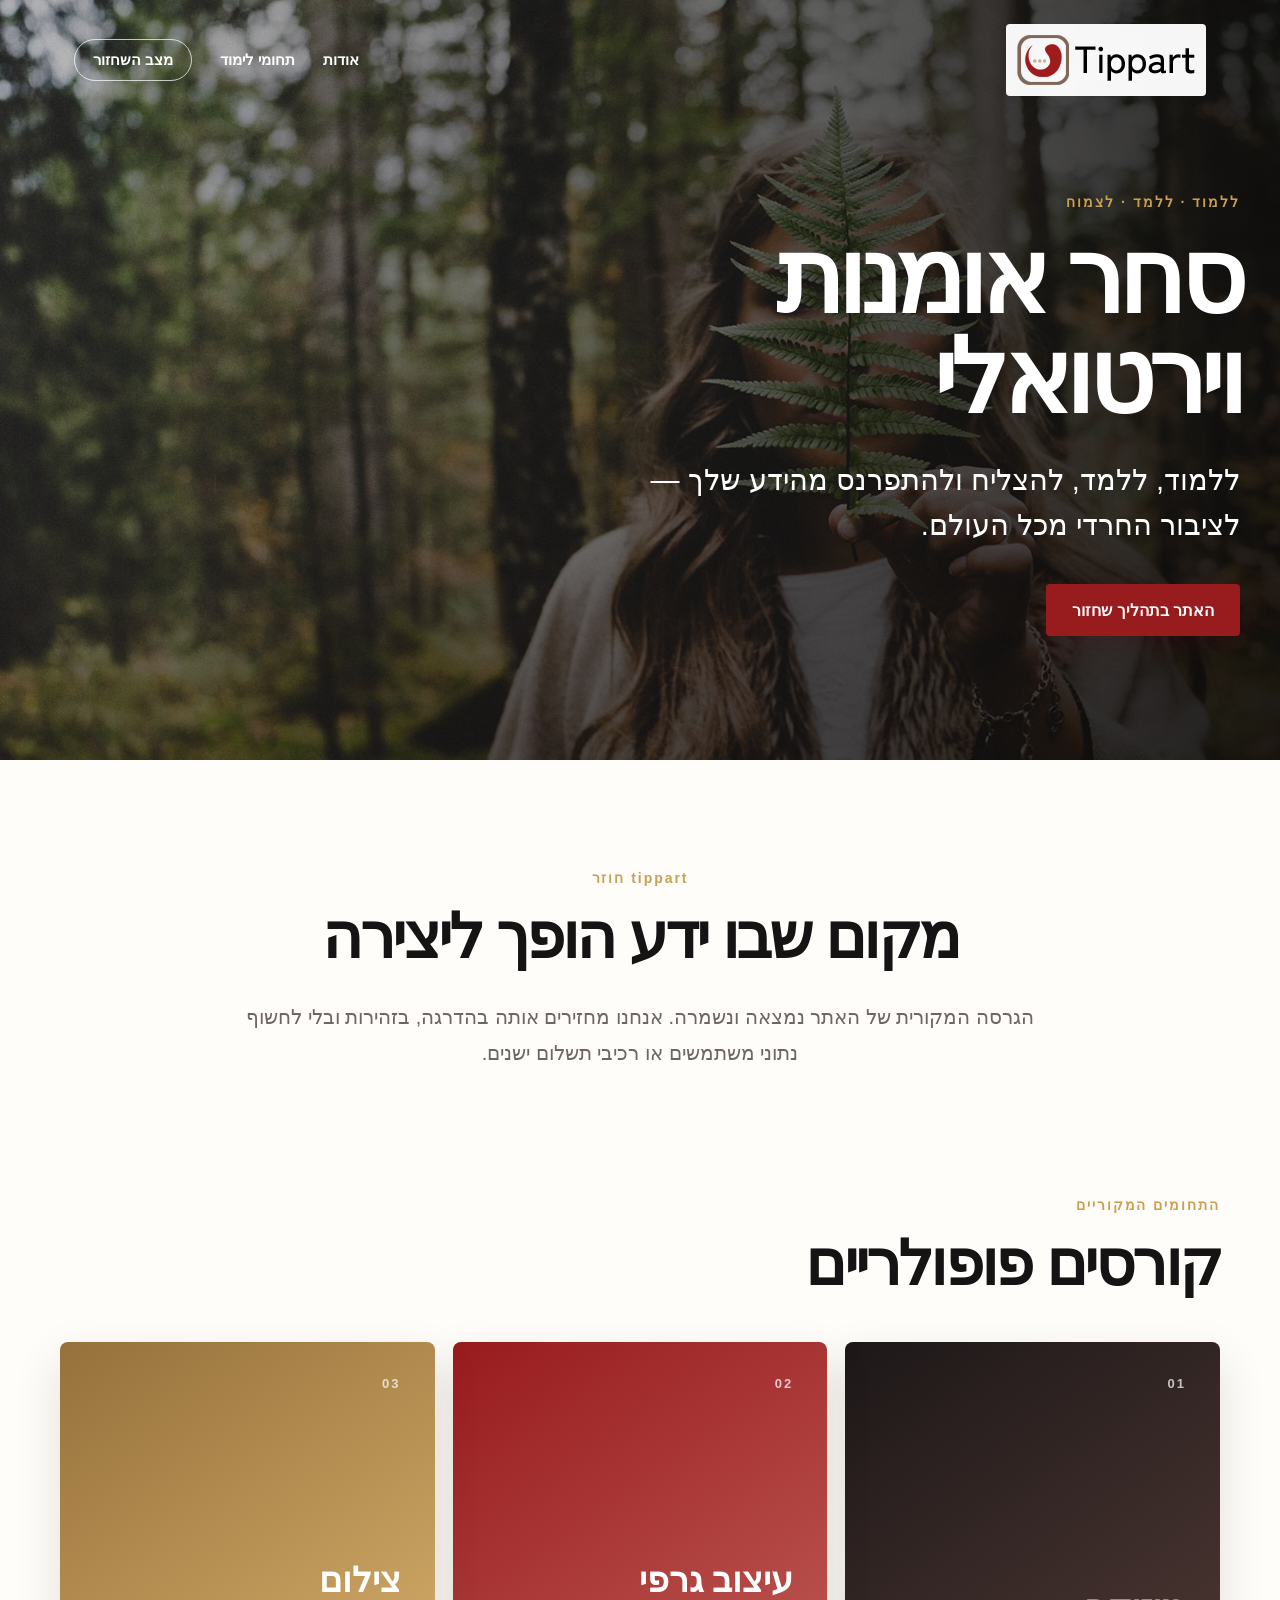
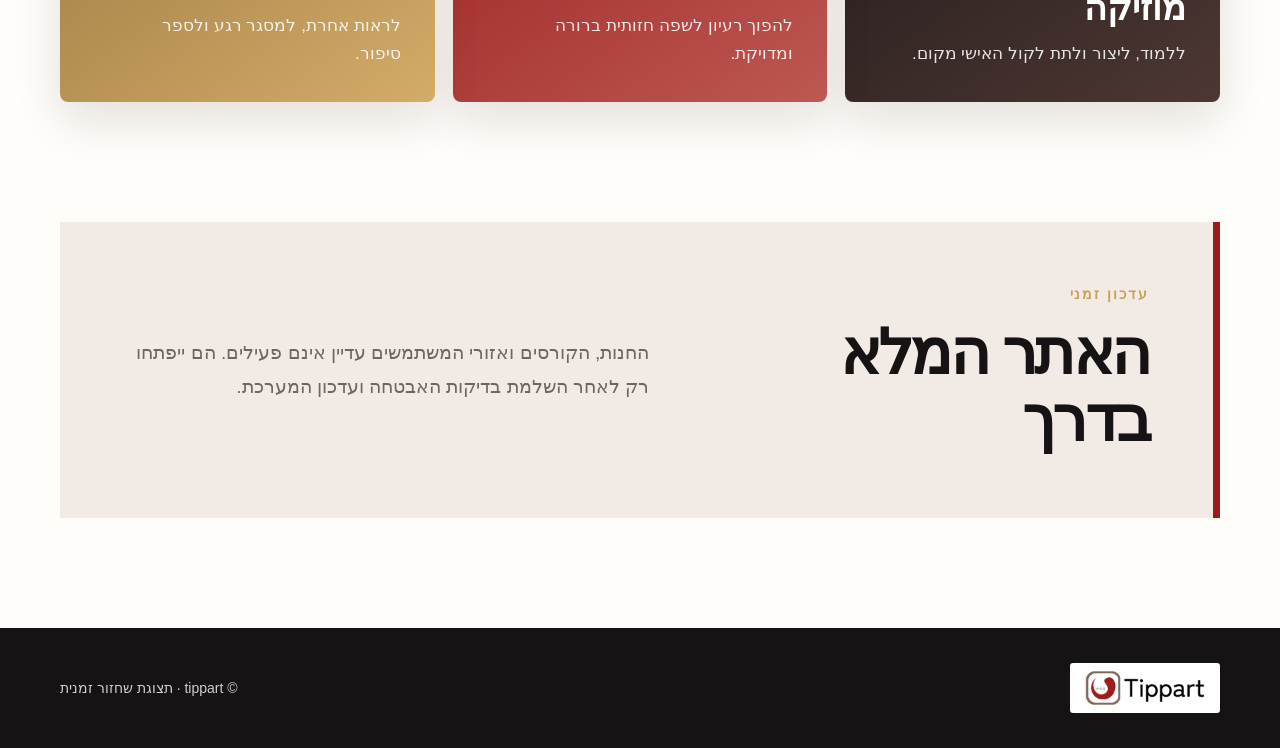
==== index.html @ 6efcc0fa "Publish safe tippart restoration preview" ====
<!doctype html>
<html lang="he" dir="rtl">
<head>
  <meta charset="utf-8">
  <meta name="viewport" content="width=device-width,initial-scale=1">
  <meta name="description" content="תצוגת השחזור הזמנית של tippart — זירת מסחר וירטואלית ללימוד ויצירה.">
  <title>tippart — ללמוד, ללמד, לצמוח</title>
  <link rel="icon" href="tippart-logo.png">
  <style>
    :root{--ink:#151313;--paper:#fffdf9;--wine:#981b1e;--gold:#ca9f52;--muted:#6e6663}
    *{box-sizing:border-box}html{scroll-behavior:smooth}body{margin:0;background:var(--paper);color:var(--ink);font-family:Arial,"Noto Sans Hebrew",sans-serif}a{color:inherit;text-decoration:none}
    header{position:absolute;z-index:10;inset:0 0 auto;display:flex;align-items:center;justify-content:space-between;width:min(1200px,100%);margin:auto;padding:24px 34px;color:#fff}
    .brand{display:inline-flex;padding:6px 10px;border-radius:4px;background:rgba(255,255,255,.96)}.brand img,footer img{display:block;object-fit:contain}
    nav{display:flex;align-items:center;gap:28px;font-size:15px;font-weight:700}.pill{padding:11px 18px;border:1px solid rgba(255,255,255,.72);border-radius:999px}
    .hero{position:relative;min-height:760px;display:grid;align-items:center;overflow:hidden}.hero-image,.hero-overlay{position:absolute;inset:0}.hero-image{background:url("tippart-hero.jpg") center 42%/cover no-repeat;transform:scale(1.02)}
    .hero-overlay{background:linear-gradient(90deg,rgba(10,9,8,.22),rgba(10,9,8,.86)),linear-gradient(0deg,rgba(22,11,10,.28),transparent 52%)}
    .hero-content{position:relative;z-index:2;width:min(1200px,calc(100% - 48px));margin:auto;padding-top:70px;color:#fff}
    .kicker{margin:0 0 18px;color:var(--gold);font-size:14px;font-weight:800;letter-spacing:.14em}
    h1{max-width:720px;margin:0;font-size:clamp(52px,8vw,104px);font-weight:900;line-height:.98;letter-spacing:-.055em}
    .hero-copy{max-width:610px;margin:30px 0 36px;font-size:clamp(20px,2.4vw,29px);line-height:1.55}
    .button{display:inline-flex;align-items:center;min-height:52px;padding:0 26px;border-radius:4px;background:var(--wine);box-shadow:0 12px 30px rgba(62,8,11,.25);font-weight:800}
    .intro,.areas,.status{width:min(1160px,calc(100% - 48px));margin:auto}.intro{max-width:820px;padding:110px 0 96px;text-align:center}
    h2{margin:0;font-size:clamp(36px,5vw,62px);line-height:1.08;letter-spacing:-.045em}.intro>p:last-child{margin:28px auto 0;color:var(--muted);font-size:20px;line-height:1.8}
    .areas{padding:30px 0 120px}.heading{margin-bottom:44px}.grid{display:grid;grid-template-columns:repeat(3,1fr);gap:18px}
    .card{min-height:360px;padding:34px;border-radius:8px;color:#fff;display:flex;flex-direction:column;justify-content:flex-end;box-shadow:0 18px 48px rgba(24,16,15,.12)}
    .music{background:linear-gradient(145deg,#1d1818,#4d3733)}.design{background:linear-gradient(145deg,var(--wine),#bd5852)}.photo{background:linear-gradient(145deg,#96713b,#d3ac69)}
    .number{margin-bottom:auto;font-size:13px;font-weight:800;letter-spacing:.16em;opacity:.72}.card h3{margin:0 0 12px;font-size:35px}.card p{max-width:280px;margin:0;font-size:17px;line-height:1.65;opacity:.88}
    .status{display:grid;grid-template-columns:.9fr 1.1fr;gap:70px;align-items:center;margin-bottom:110px;padding:64px;border-right:7px solid var(--wine);background:#f2ebe5}.status>p{margin:0;color:var(--muted);font-size:19px;line-height:1.8}
    footer{display:flex;justify-content:space-between;align-items:center;min-height:120px;padding:26px max(28px,calc((100vw - 1160px)/2));background:var(--ink);color:#d5ceca;font-size:14px}footer img{padding:5px 8px;background:#fff;border-radius:3px}
    @media(max-width:760px){header{padding:18px 20px}.brand img{width:135px;height:auto}nav a:not(.pill){display:none}.pill{padding:9px 13px;font-size:13px}.hero{min-height:680px}.hero-content{width:min(100% - 40px,620px)}.hero-copy{font-size:20px}.intro{padding:84px 0 70px}.grid,.status{grid-template-columns:1fr}.card{min-height:280px}.status{gap:28px;padding:40px 30px;margin-bottom:76px}footer{flex-direction:column;gap:18px;justify-content:center}}
    @media(prefers-reduced-motion:reduce){html{scroll-behavior:auto}}
  </style>
</head>
<body>
  <header>
    <a class="brand" href="#top" aria-label="טיפארט — דף הבית"><img src="tippart-logo.png" alt="tippart" width="180" height="60"></a>
    <nav aria-label="ניווט ראשי"><a href="#about">אודות</a><a href="#areas">תחומי לימוד</a><a class="pill" href="#status">מצב השחזור</a></nav>
  </header>
  <main>
    <section class="hero" id="top">
      <div class="hero-image" aria-hidden="true"></div><div class="hero-overlay"></div>
      <div class="hero-content"><p class="kicker">ללמוד · ללמד · לצמוח</p><h1>סחר אומנות וירטואלי</h1><p class="hero-copy">ללמוד, ללמד, להצליח ולהתפרנס מהידע שלך — לציבור החרדי מכל העולם.</p><a class="button" href="#status">האתר בתהליך שחזור</a></div>
    </section>
    <section class="intro" id="about"><p class="kicker">tippart חוזר</p><h2>מקום שבו ידע הופך ליצירה</h2><p>הגרסה המקורית של האתר נמצאה ונשמרה. אנחנו מחזירים אותה בהדרגה, בזהירות ובלי לחשוף נתוני משתמשים או רכיבי תשלום ישנים.</p></section>
    <section class="areas" id="areas"><div class="heading"><p class="kicker">התחומים המקוריים</p><h2>קורסים פופולריים</h2></div>
      <div class="grid"><article class="card music"><span class="number">01</span><h3>מוזיקה</h3><p>ללמוד, ליצור ולתת לקול האישי מקום.</p></article><article class="card design"><span class="number">02</span><h3>עיצוב גרפי</h3><p>להפוך רעיון לשפה חזותית ברורה ומדויקת.</p></article><article class="card photo"><span class="number">03</span><h3>צילום</h3><p>לראות אחרת, למסגר רגע ולספר סיפור.</p></article></div>
    </section>
    <section class="status" id="status"><div><p class="kicker">עדכון זמני</p><h2>האתר המלא בדרך</h2></div><p>החנות, הקורסים ואזורי המשתמשים עדיין אינם פעילים. הם ייפתחו רק לאחר השלמת בדיקות האבטחה ועדכון המערכת.</p></section>
  </main>
  <footer><img src="tippart-logo.png" alt="tippart" width="150" height="50"><p>© tippart · תצוגת שחזור זמנית</p></footer>
</body>
</html>
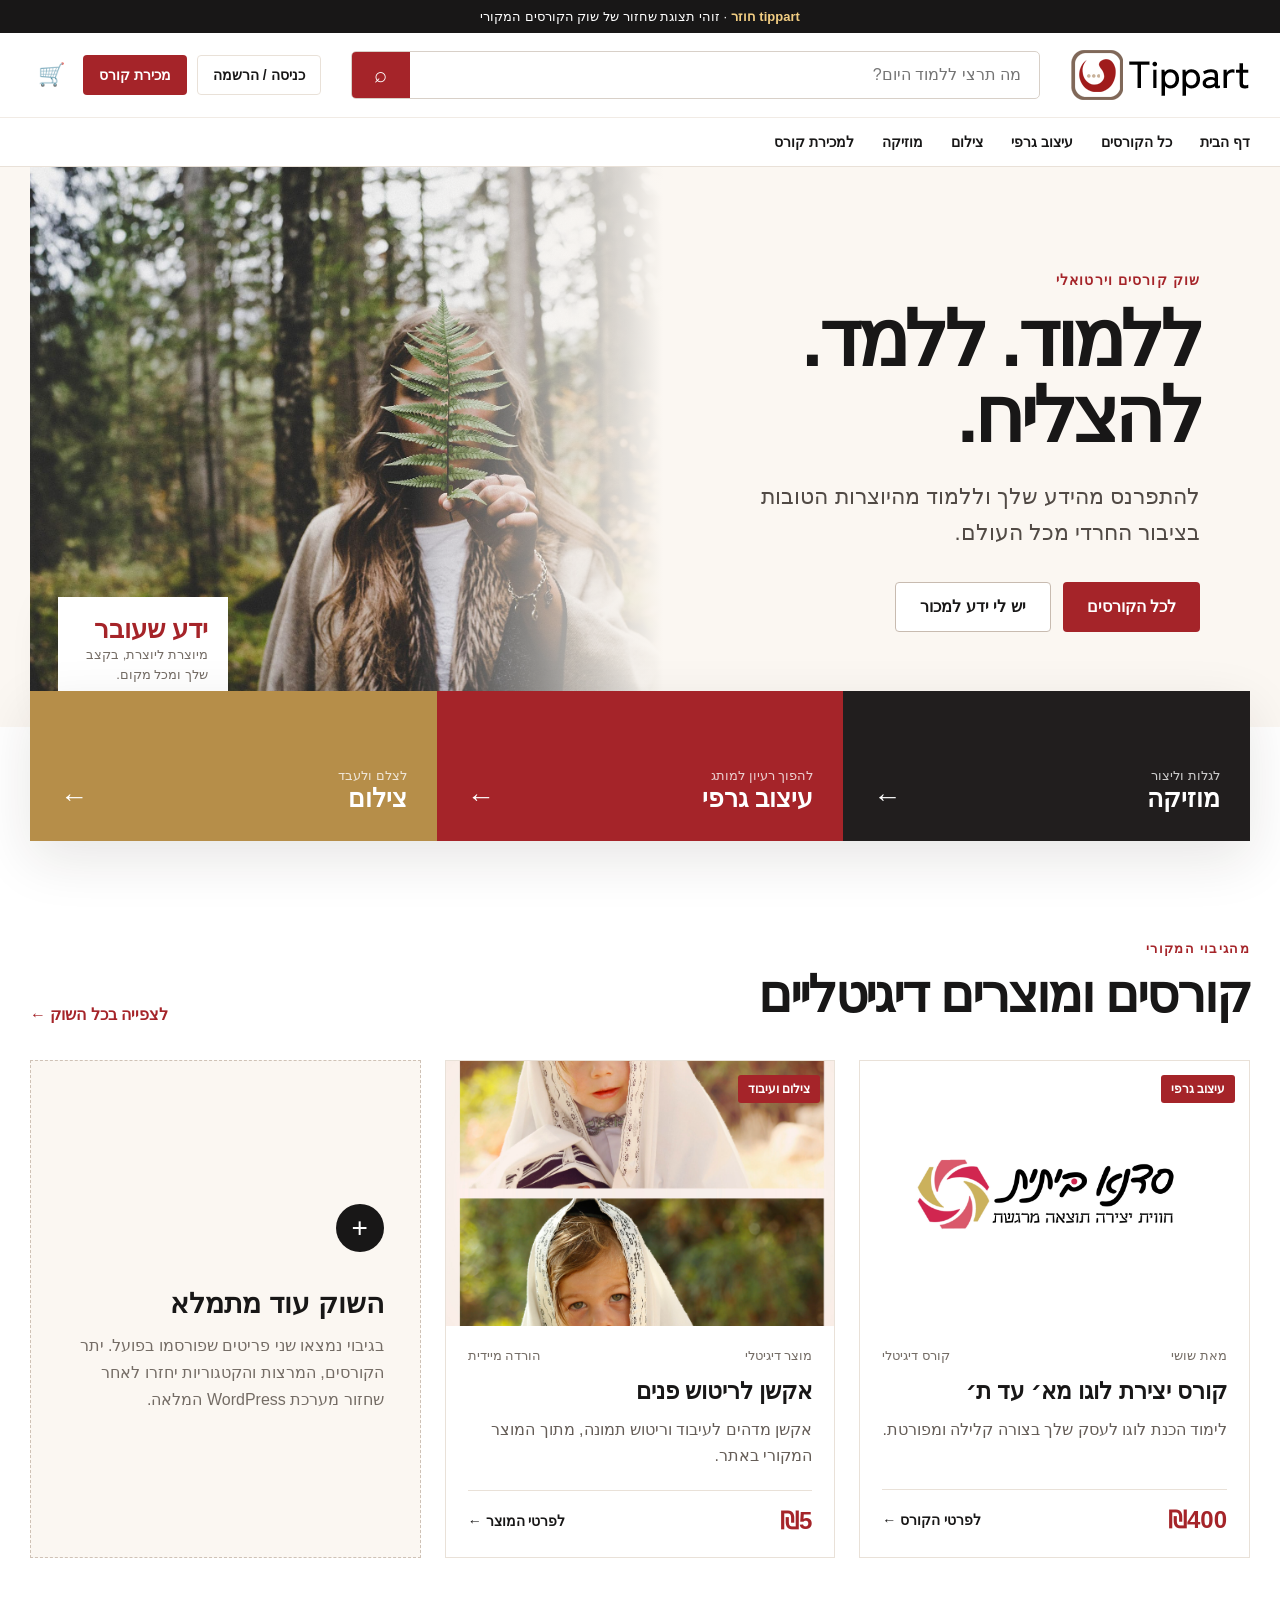
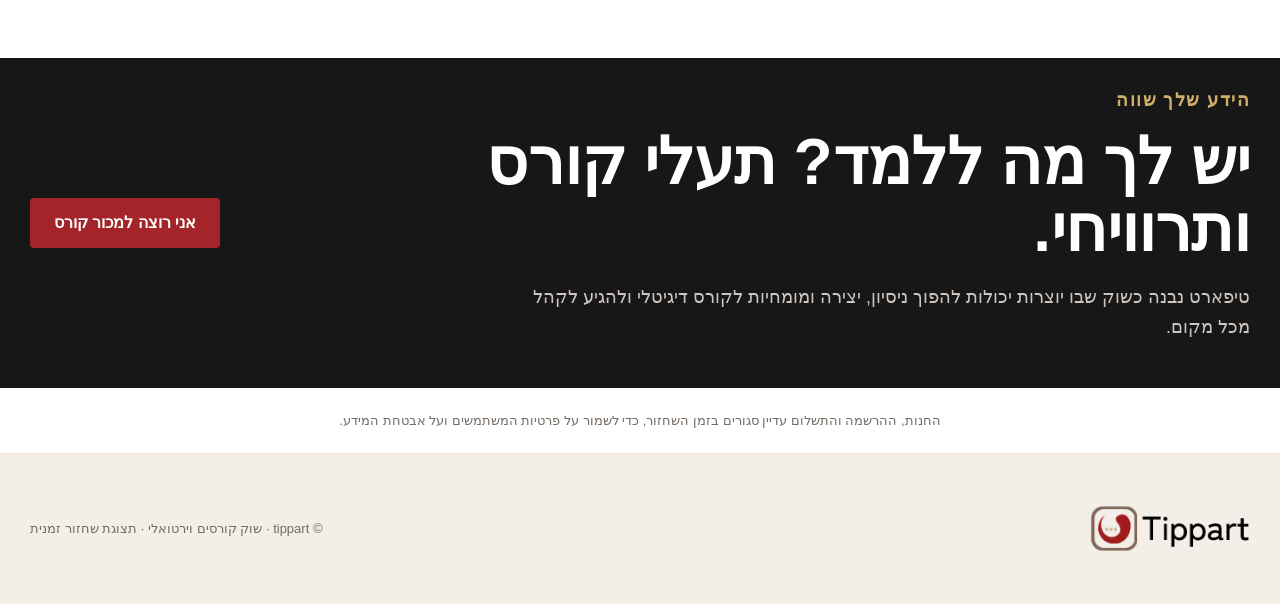
==== commit 86b5b7fb: "Rebuild preview as original course marketplace" ====
--- a/index.html
+++ b/index.html
@@ -3,50 +3,89 @@
 <head>
   <meta charset="utf-8">
   <meta name="viewport" content="width=device-width,initial-scale=1">
-  <meta name="description" content="תצוגת השחזור הזמנית של tippart — זירת מסחר וירטואלית ללימוד ויצירה.">
-  <title>tippart — ללמוד, ללמד, לצמוח</title>
+  <meta name="description" content="tippart — שוק קורסים וירטואלי ללמידה, יצירה ומכירת ידע.">
+  <title>tippart — שוק הקורסים</title>
   <link rel="icon" href="tippart-logo.png">
   <style>
-    :root{--ink:#151313;--paper:#fffdf9;--wine:#981b1e;--gold:#ca9f52;--muted:#6e6663}
-    *{box-sizing:border-box}html{scroll-behavior:smooth}body{margin:0;background:var(--paper);color:var(--ink);font-family:Arial,"Noto Sans Hebrew",sans-serif}a{color:inherit;text-decoration:none}
-    header{position:absolute;z-index:10;inset:0 0 auto;display:flex;align-items:center;justify-content:space-between;width:min(1200px,100%);margin:auto;padding:24px 34px;color:#fff}
-    .brand{display:inline-flex;padding:6px 10px;border-radius:4px;background:rgba(255,255,255,.96)}.brand img,footer img{display:block;object-fit:contain}
-    nav{display:flex;align-items:center;gap:28px;font-size:15px;font-weight:700}.pill{padding:11px 18px;border:1px solid rgba(255,255,255,.72);border-radius:999px}
-    .hero{position:relative;min-height:760px;display:grid;align-items:center;overflow:hidden}.hero-image,.hero-overlay{position:absolute;inset:0}.hero-image{background:url("tippart-hero.jpg") center 42%/cover no-repeat;transform:scale(1.02)}
-    .hero-overlay{background:linear-gradient(90deg,rgba(10,9,8,.22),rgba(10,9,8,.86)),linear-gradient(0deg,rgba(22,11,10,.28),transparent 52%)}
-    .hero-content{position:relative;z-index:2;width:min(1200px,calc(100% - 48px));margin:auto;padding-top:70px;color:#fff}
-    .kicker{margin:0 0 18px;color:var(--gold);font-size:14px;font-weight:800;letter-spacing:.14em}
-    h1{max-width:720px;margin:0;font-size:clamp(52px,8vw,104px);font-weight:900;line-height:.98;letter-spacing:-.055em}
-    .hero-copy{max-width:610px;margin:30px 0 36px;font-size:clamp(20px,2.4vw,29px);line-height:1.55}
-    .button{display:inline-flex;align-items:center;min-height:52px;padding:0 26px;border-radius:4px;background:var(--wine);box-shadow:0 12px 30px rgba(62,8,11,.25);font-weight:800}
-    .intro,.areas,.status{width:min(1160px,calc(100% - 48px));margin:auto}.intro{max-width:820px;padding:110px 0 96px;text-align:center}
-    h2{margin:0;font-size:clamp(36px,5vw,62px);line-height:1.08;letter-spacing:-.045em}.intro>p:last-child{margin:28px auto 0;color:var(--muted);font-size:20px;line-height:1.8}
-    .areas{padding:30px 0 120px}.heading{margin-bottom:44px}.grid{display:grid;grid-template-columns:repeat(3,1fr);gap:18px}
-    .card{min-height:360px;padding:34px;border-radius:8px;color:#fff;display:flex;flex-direction:column;justify-content:flex-end;box-shadow:0 18px 48px rgba(24,16,15,.12)}
-    .music{background:linear-gradient(145deg,#1d1818,#4d3733)}.design{background:linear-gradient(145deg,var(--wine),#bd5852)}.photo{background:linear-gradient(145deg,#96713b,#d3ac69)}
-    .number{margin-bottom:auto;font-size:13px;font-weight:800;letter-spacing:.16em;opacity:.72}.card h3{margin:0 0 12px;font-size:35px}.card p{max-width:280px;margin:0;font-size:17px;line-height:1.65;opacity:.88}
-    .status{display:grid;grid-template-columns:.9fr 1.1fr;gap:70px;align-items:center;margin-bottom:110px;padding:64px;border-right:7px solid var(--wine);background:#f2ebe5}.status>p{margin:0;color:var(--muted);font-size:19px;line-height:1.8}
-    footer{display:flex;justify-content:space-between;align-items:center;min-height:120px;padding:26px max(28px,calc((100vw - 1160px)/2));background:var(--ink);color:#d5ceca;font-size:14px}footer img{padding:5px 8px;background:#fff;border-radius:3px}
-    @media(max-width:760px){header{padding:18px 20px}.brand img{width:135px;height:auto}nav a:not(.pill){display:none}.pill{padding:9px 13px;font-size:13px}.hero{min-height:680px}.hero-content{width:min(100% - 40px,620px)}.hero-copy{font-size:20px}.intro{padding:84px 0 70px}.grid,.status{grid-template-columns:1fr}.card{min-height:280px}.status{gap:28px;padding:40px 30px;margin-bottom:76px}footer{flex-direction:column;gap:18px;justify-content:center}}
-    @media(prefers-reduced-motion:reduce){html{scroll-behavior:auto}}
+    :root{--red:#a52429;--red-dark:#761418;--ink:#181717;--cream:#fbf7f2;--gold:#cfae68;--line:#e9e1d8;--muted:#746c65}
+    *{box-sizing:border-box}html{scroll-behavior:smooth}body{margin:0;background:#fff;color:var(--ink);font-family:Arial,"Noto Sans Hebrew",sans-serif}a{color:inherit;text-decoration:none}button,input{font:inherit}
+    .notice{padding:9px 20px;background:var(--ink);color:#fff;text-align:center;font-size:13px}.notice b{color:#f1cd82}
+    header{position:sticky;top:0;z-index:20;background:rgba(255,255,255,.97);border-bottom:1px solid var(--line);backdrop-filter:blur(12px)}
+    .head{width:min(1220px,calc(100% - 36px));min-height:84px;margin:auto;display:grid;grid-template-columns:auto minmax(260px,1fr) auto;gap:30px;align-items:center}
+    .brand{display:flex;align-items:center}.brand img{display:block;width:180px;height:60px;object-fit:contain}
+    .search{height:48px;display:flex;align-items:center;border:1px solid #d8d0c8;border-radius:5px;background:#fff;overflow:hidden}.search input{width:100%;height:100%;padding:0 18px;border:0;outline:0;background:transparent}.search a{height:100%;min-width:58px;display:grid;place-items:center;background:var(--red);color:#fff;font-size:22px}
+    .actions{display:flex;align-items:center;gap:10px;font-size:14px;font-weight:700}.login{padding:11px 15px;border:1px solid var(--line);border-radius:4px}.sell{padding:12px 16px;border-radius:4px;background:var(--red);color:#fff}.cart{font-size:22px;padding:8px}
+    nav{border-top:1px solid #f1ebe5}.nav-inner{width:min(1220px,calc(100% - 36px));min-height:48px;margin:auto;display:flex;align-items:center;gap:28px;font-size:14px;font-weight:700}.nav-inner a:hover{color:var(--red)}
+    .hero{background:var(--cream)}.hero-inner{width:min(1220px,100%);min-height:560px;margin:auto;display:grid;grid-template-columns:1fr 1.08fr;align-items:stretch}
+    .hero-copy{padding:84px 50px 74px;display:flex;flex-direction:column;justify-content:center}.eyebrow{margin:0 0 14px;color:var(--red);font-size:14px;font-weight:900;letter-spacing:.08em}
+    h1{margin:0;max-width:620px;font-size:clamp(50px,6vw,84px);line-height:.98;letter-spacing:-.055em}.hero-copy>p:not(.eyebrow){max-width:590px;margin:26px 0 30px;color:#514a45;font-size:22px;line-height:1.65}
+    .hero-buttons{display:flex;gap:12px;flex-wrap:wrap}.primary,.secondary{display:inline-flex;align-items:center;justify-content:center;min-height:50px;padding:0 24px;border-radius:4px;font-weight:800}.primary{background:var(--red);color:#fff}.secondary{border:1px solid #c8bbb0;background:#fff}
+    .hero-visual{position:relative;min-height:520px;background:url("tippart-hero.jpg") center/cover no-repeat}.hero-visual:after{content:"";position:absolute;inset:0;background:linear-gradient(90deg,transparent 60%,var(--cream))}
+    .hero-stamp{position:absolute;z-index:2;left:28px;bottom:26px;width:170px;padding:17px 20px;background:#fff;box-shadow:0 15px 45px rgba(27,20,16,.18)}.hero-stamp strong{display:block;color:var(--red);font-size:26px}.hero-stamp span{color:var(--muted);font-size:13px;line-height:1.5}
+    .categories{width:min(1220px,calc(100% - 36px));margin:-36px auto 0;position:relative;z-index:4;display:grid;grid-template-columns:repeat(3,1fr);box-shadow:0 18px 55px rgba(35,23,18,.11)}
+    .category{min-height:150px;padding:28px 30px;display:flex;align-items:flex-end;justify-content:space-between;color:#fff}.category h3{margin:0;font-size:25px}.category span{font-size:13px;opacity:.78}.category b{font-size:28px}
+    .cat-music{background:#211e1e}.cat-design{background:var(--red)}.cat-photo{background:#b68e49}
+    section.market{width:min(1220px,calc(100% - 36px));margin:auto;padding:100px 0}.section-head{display:flex;align-items:end;justify-content:space-between;gap:30px;margin-bottom:36px}.section-head p{margin:0 0 8px;color:var(--red);font-size:13px;font-weight:900;letter-spacing:.1em}.section-head h2{margin:0;font-size:clamp(34px,4vw,52px);letter-spacing:-.04em}.section-head>a{font-weight:800;color:var(--red)}
+    .course-grid{display:grid;grid-template-columns:repeat(3,1fr);gap:24px}.course{border:1px solid var(--line);background:#fff;transition:.2s ease}.course:hover{transform:translateY(-4px);box-shadow:0 18px 40px rgba(30,20,17,.1)}
+    .course-image{position:relative;height:265px;overflow:hidden;background:#eee}.course-image img{width:100%;height:100%;object-fit:cover}.course-image.logo img{object-fit:contain;background:#fff}.badge{position:absolute;top:14px;right:14px;padding:7px 10px;border-radius:3px;background:var(--red);color:#fff;font-size:12px;font-weight:800}
+    .course-body{padding:22px}.meta{display:flex;justify-content:space-between;gap:12px;color:var(--muted);font-size:13px}.course h3{margin:14px 0 10px;font-size:23px;line-height:1.3}.course-desc{min-height:52px;margin:0;color:#655d57;line-height:1.65}.course-bottom{margin-top:20px;padding-top:16px;border-top:1px solid var(--line);display:flex;align-items:center;justify-content:space-between}.price{color:var(--red);font-size:24px;font-weight:900}.view{font-size:14px;font-weight:800}
+    .coming{min-height:100%;padding:36px;display:flex;flex-direction:column;justify-content:center;border:1px dashed #cfc2b6;background:var(--cream)}.coming .plus{width:48px;height:48px;display:grid;place-items:center;margin-bottom:35px;border-radius:50%;background:var(--ink);color:#fff;font-size:28px}.coming h3{margin:0 0 12px;font-size:28px}.coming p{margin:0;color:var(--muted);line-height:1.7}
+    .seller{background:var(--ink);color:#fff}.seller-inner{width:min(1220px,calc(100% - 36px));min-height:330px;margin:auto;display:grid;grid-template-columns:1fr auto;align-items:center;gap:60px}.seller .eyebrow{color:var(--gold)}.seller h2{max-width:780px;margin:0;font-size:clamp(38px,5vw,65px);line-height:1.05}.seller p{max-width:720px;color:#cec5bf;font-size:18px;line-height:1.7}.seller a{min-width:190px;background:var(--red)}
+    .restore-note{width:min(1220px,calc(100% - 36px));margin:0 auto;padding:25px 0;color:var(--muted);font-size:13px;text-align:center}
+    footer{background:#f3eee8;border-top:1px solid var(--line)}.footer-inner{width:min(1220px,calc(100% - 36px));min-height:150px;margin:auto;display:flex;align-items:center;justify-content:space-between;gap:30px}.footer-inner img{width:160px;height:55px;object-fit:contain}.footer-inner p{color:var(--muted);font-size:13px}
+    @media(max-width:900px){.head{grid-template-columns:auto 1fr}.actions{display:none}.search{grid-column:1/-1;margin-bottom:14px}.nav-inner{overflow-x:auto;white-space:nowrap}.hero-inner{grid-template-columns:1fr}.hero-copy{padding:65px 30px}.hero-visual{min-height:380px}.hero-visual:after{background:linear-gradient(0deg,transparent 65%,var(--cream))}.categories{margin-top:0}.course-grid{grid-template-columns:1fr 1fr}.coming{grid-column:1/-1}.seller-inner{grid-template-columns:1fr;padding:70px 0}.seller-inner>a{justify-self:start;margin-bottom:55px}}
+    @media(max-width:620px){.notice{font-size:12px}.head{display:flex;flex-wrap:wrap;gap:12px;padding-top:8px}.brand img{width:145px}.search{order:3;width:100%}nav{display:none}.hero-copy{padding:55px 22px}.hero-copy>p:not(.eyebrow){font-size:19px}.hero-visual{min-height:310px}.hero-stamp{width:145px}.categories{width:100%;grid-template-columns:1fr}.category{min-height:105px}.course-grid{grid-template-columns:1fr}.market{padding:76px 0!important}.section-head{align-items:start;flex-direction:column}.footer-inner{padding:35px 0;flex-direction:column;justify-content:center}}
   </style>
 </head>
 <body>
+  <div class="notice"><b>tippart חוזר</b> · זוהי תצוגת שחזור של שוק הקורסים המקורי</div>
   <header>
-    <a class="brand" href="#top" aria-label="טיפארט — דף הבית"><img src="tippart-logo.png" alt="tippart" width="180" height="60"></a>
-    <nav aria-label="ניווט ראשי"><a href="#about">אודות</a><a href="#areas">תחומי לימוד</a><a class="pill" href="#status">מצב השחזור</a></nav>
+    <div class="head">
+      <a class="brand" href="#"><img src="tippart-logo.png" alt="tippart"></a>
+      <div class="search"><input aria-label="חיפוש קורס" placeholder="מה תרצי ללמוד היום?"><a href="#courses" aria-label="חיפוש">⌕</a></div>
+      <div class="actions"><a class="login" href="#restore">כניסה / הרשמה</a><a class="sell" href="#sell">מכירת קורס</a><span class="cart" aria-label="סל קניות">🛒</span></div>
+    </div>
+    <nav><div class="nav-inner"><a href="#">דף הבית</a><a href="#courses">כל הקורסים</a><a href="#categories">עיצוב גרפי</a><a href="#categories">צילום</a><a href="#categories">מוזיקה</a><a href="#sell">למכירת קורס</a></div></nav>
   </header>
+
   <main>
-    <section class="hero" id="top">
-      <div class="hero-image" aria-hidden="true"></div><div class="hero-overlay"></div>
-      <div class="hero-content"><p class="kicker">ללמוד · ללמד · לצמוח</p><h1>סחר אומנות וירטואלי</h1><p class="hero-copy">ללמוד, ללמד, להצליח ולהתפרנס מהידע שלך — לציבור החרדי מכל העולם.</p><a class="button" href="#status">האתר בתהליך שחזור</a></div>
+    <section class="hero">
+      <div class="hero-inner">
+        <div class="hero-copy">
+          <p class="eyebrow">שוק קורסים וירטואלי</p>
+          <h1>ללמוד. ללמד. להצליח.</h1>
+          <p>להתפרנס מהידע שלך וללמוד מהיוצרות הטובות בציבור החרדי מכל העולם.</p>
+          <div class="hero-buttons"><a class="primary" href="#courses">לכל הקורסים</a><a class="secondary" href="#sell">יש לי ידע למכור</a></div>
+        </div>
+        <div class="hero-visual"><div class="hero-stamp"><strong>ידע שעובר</strong><span>מיוצרת ליוצרת, בקצב שלך ומכל מקום.</span></div></div>
+      </div>
     </section>
-    <section class="intro" id="about"><p class="kicker">tippart חוזר</p><h2>מקום שבו ידע הופך ליצירה</h2><p>הגרסה המקורית של האתר נמצאה ונשמרה. אנחנו מחזירים אותה בהדרגה, בזהירות ובלי לחשוף נתוני משתמשים או רכיבי תשלום ישנים.</p></section>
-    <section class="areas" id="areas"><div class="heading"><p class="kicker">התחומים המקוריים</p><h2>קורסים פופולריים</h2></div>
-      <div class="grid"><article class="card music"><span class="number">01</span><h3>מוזיקה</h3><p>ללמוד, ליצור ולתת לקול האישי מקום.</p></article><article class="card design"><span class="number">02</span><h3>עיצוב גרפי</h3><p>להפוך רעיון לשפה חזותית ברורה ומדויקת.</p></article><article class="card photo"><span class="number">03</span><h3>צילום</h3><p>לראות אחרת, למסגר רגע ולספר סיפור.</p></article></div>
+
+    <section class="categories" id="categories" aria-label="קטגוריות">
+      <a class="category cat-music" href="#courses"><div><span>לגלות וליצור</span><h3>מוזיקה</h3></div><b>←</b></a>
+      <a class="category cat-design" href="#courses"><div><span>להפוך רעיון למותג</span><h3>עיצוב גרפי</h3></div><b>←</b></a>
+      <a class="category cat-photo" href="#courses"><div><span>לצלם ולעבד</span><h3>צילום</h3></div><b>←</b></a>
     </section>
-    <section class="status" id="status"><div><p class="kicker">עדכון זמני</p><h2>האתר המלא בדרך</h2></div><p>החנות, הקורסים ואזורי המשתמשים עדיין אינם פעילים. הם ייפתחו רק לאחר השלמת בדיקות האבטחה ועדכון המערכת.</p></section>
+
+    <section class="market" id="courses">
+      <div class="section-head"><div><p>מהגיבוי המקורי</p><h2>קורסים ומוצרים דיגיטליים</h2></div><a href="#restore">לצפייה בכל השוק ←</a></div>
+      <div class="course-grid">
+        <article class="course">
+          <div class="course-image logo"><img src="course-logo.jpg" alt="דוגמת לוגו חוי ברנד"><span class="badge">עיצוב גרפי</span></div>
+          <div class="course-body"><div class="meta"><span>מאת שושי</span><span>קורס דיגיטלי</span></div><h3>קורס יצירת לוגו מא׳ עד ת׳</h3><p class="course-desc">לימוד הכנת לוגו לעסק שלך בצורה קלילה ומפורטת.</p><div class="course-bottom"><span class="price">₪400</span><span class="view">לפרטי הקורס ←</span></div></div>
+        </article>
+        <article class="course">
+          <div class="course-image"><img src="course-retouch.jpg" alt="דוגמת לפני ואחרי של ריטוש תמונה"><span class="badge">צילום ועיבוד</span></div>
+          <div class="course-body"><div class="meta"><span>מוצר דיגיטלי</span><span>הורדה מיידית</span></div><h3>אקשן לריטוש פנים</h3><p class="course-desc">אקשן מדהים לעיבוד וריטוש תמונה, מתוך המוצר המקורי באתר.</p><div class="course-bottom"><span class="price">₪5</span><span class="view">לפרטי המוצר ←</span></div></div>
+        </article>
+        <div class="coming"><span class="plus">+</span><h3>השוק עוד מתמלא</h3><p>בגיבוי נמצאו שני פריטים שפורסמו בפועל. יתר הקורסים, המרצות והקטגוריות יחזרו לאחר שחזור מערכת WordPress המלאה.</p></div>
+      </div>
+    </section>
+
+    <section class="seller" id="sell"><div class="seller-inner"><div><p class="eyebrow">הידע שלך שווה</p><h2>יש לך מה ללמד? תעלי קורס ותרוויחי.</h2><p>טיפארט נבנה כשוק שבו יוצרות יכולות להפוך ניסיון, יצירה ומומחיות לקורס דיגיטלי ולהגיע לקהל מכל מקום.</p></div><a class="primary" href="#restore">אני רוצה למכור קורס</a></div></section>
+    <div class="restore-note" id="restore">החנות, ההרשמה והתשלום עדיין סגורים בזמן השחזור, כדי לשמור על פרטיות המשתמשים ועל אבטחת המידע.</div>
   </main>
-  <footer><img src="tippart-logo.png" alt="tippart" width="150" height="50"><p>© tippart · תצוגת שחזור זמנית</p></footer>
+
+  <footer><div class="footer-inner"><img src="tippart-logo.png" alt="tippart"><p>© tippart · שוק קורסים וירטואלי · תצוגת שחזור זמנית</p></div></footer>
 </body>
 </html>
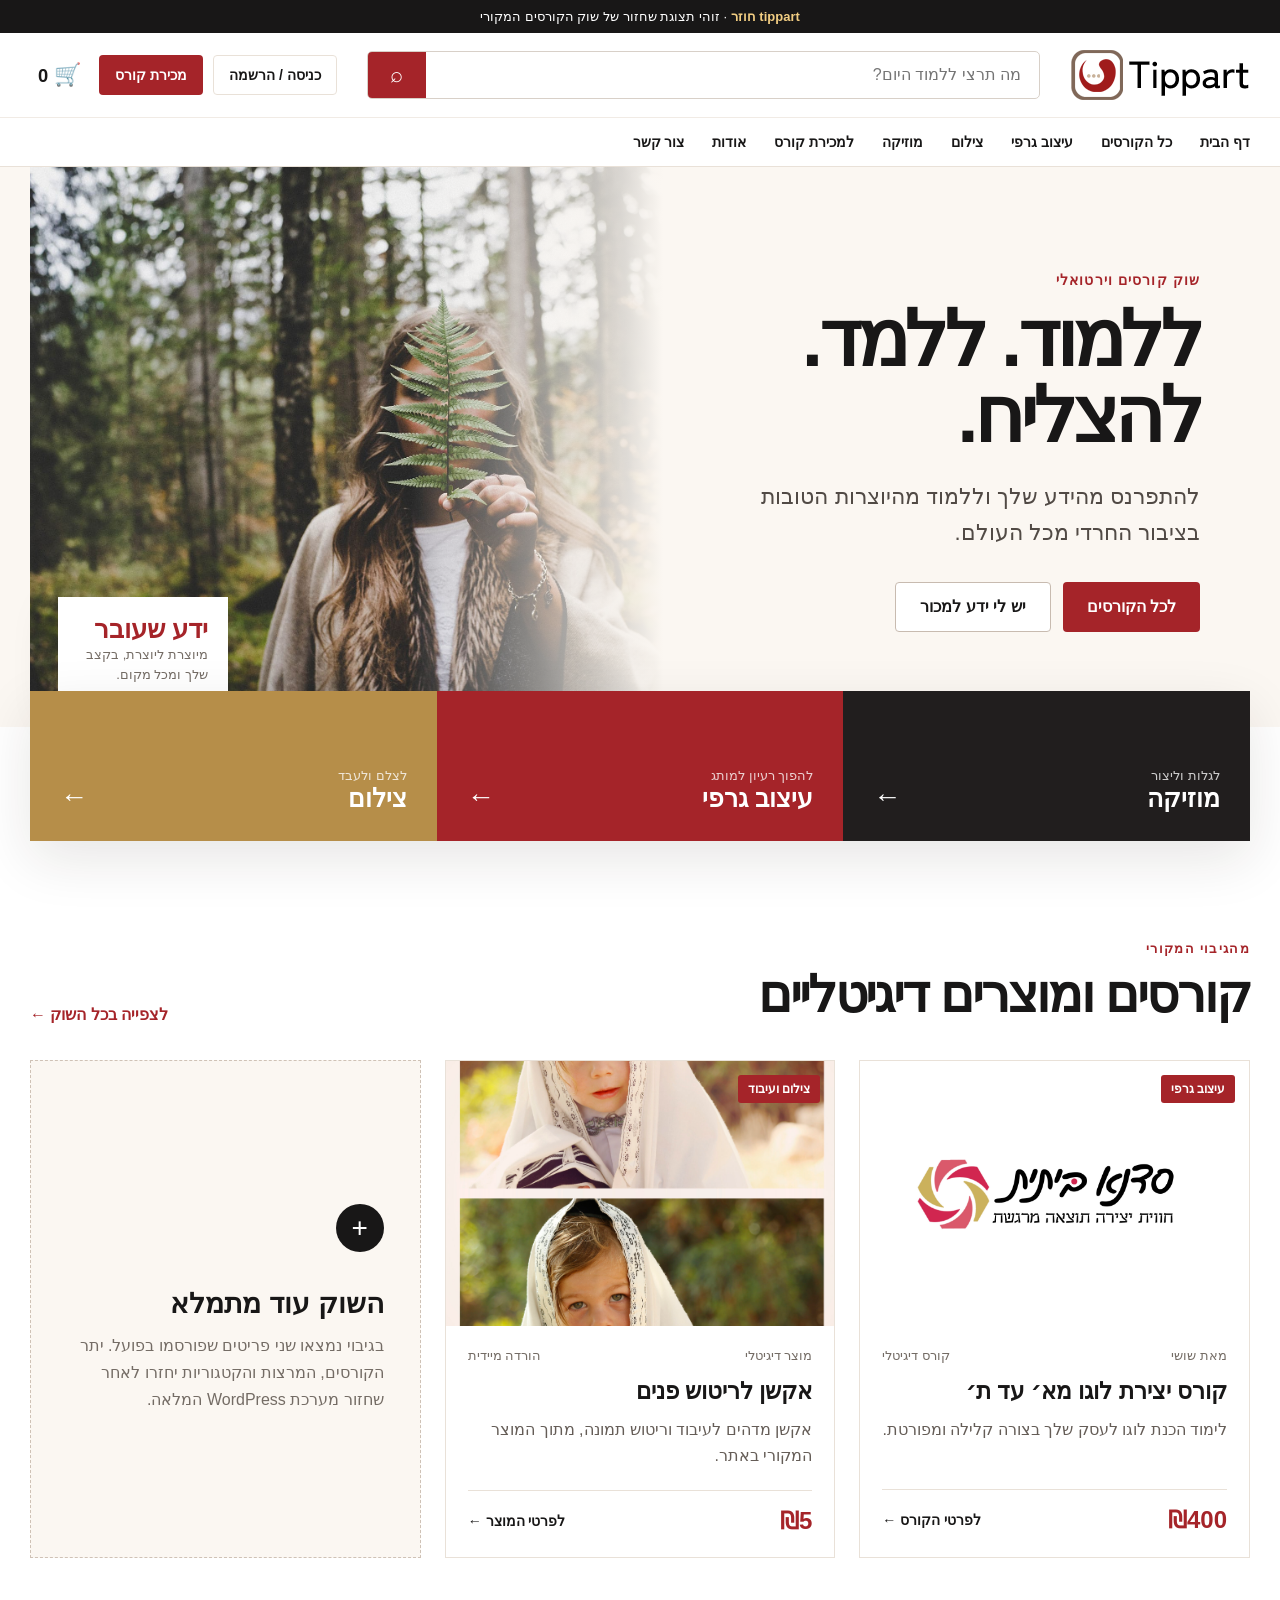
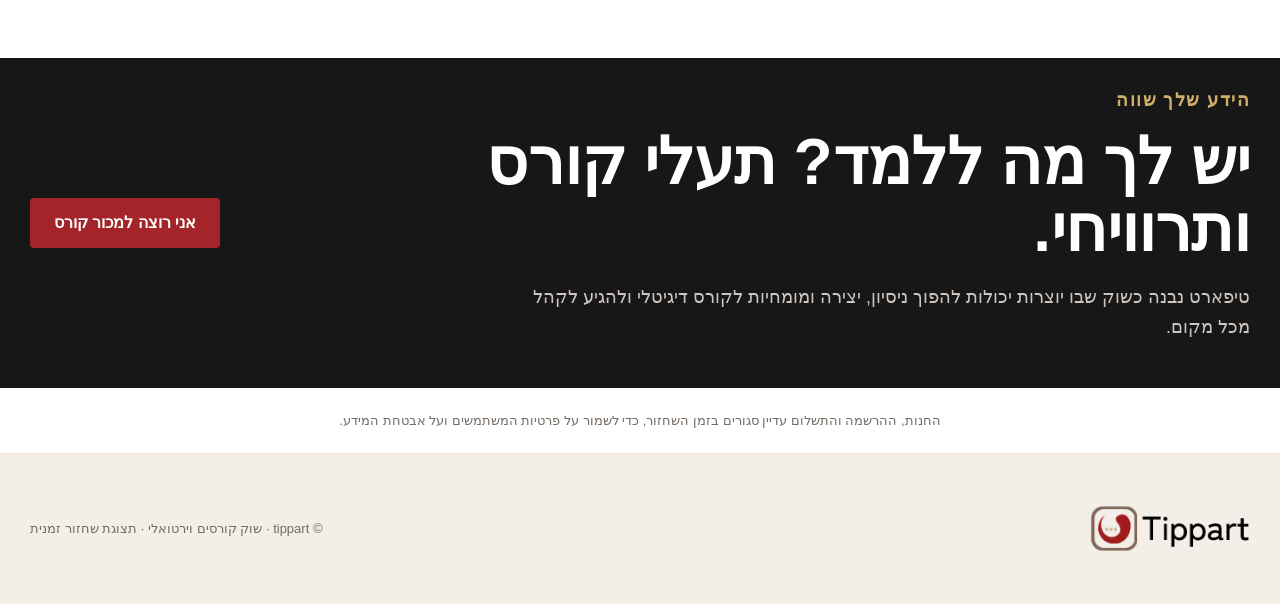
==== commit 8a59a576: "Complete restored course marketplace public pages" ====
--- a/index.html
+++ b/index.html
@@ -42,10 +42,10 @@
   <header>
     <div class="head">
       <a class="brand" href="#"><img src="tippart-logo.png" alt="tippart"></a>
-      <div class="search"><input aria-label="חיפוש קורס" placeholder="מה תרצי ללמוד היום?"><a href="#courses" aria-label="חיפוש">⌕</a></div>
-      <div class="actions"><a class="login" href="#restore">כניסה / הרשמה</a><a class="sell" href="#sell">מכירת קורס</a><span class="cart" aria-label="סל קניות">🛒</span></div>
+      <div class="search"><input aria-label="חיפוש קורס" placeholder="מה תרצי ללמוד היום?"><a href="courses.html" aria-label="חיפוש">⌕</a></div>
+      <div class="actions"><a class="login" href="account.html">כניסה / הרשמה</a><a class="sell" href="sell.html">מכירת קורס</a><a class="cart" href="cart.html" aria-label="סל קניות">🛒 <small data-cart-count>0</small></a></div>
     </div>
-    <nav><div class="nav-inner"><a href="#">דף הבית</a><a href="#courses">כל הקורסים</a><a href="#categories">עיצוב גרפי</a><a href="#categories">צילום</a><a href="#categories">מוזיקה</a><a href="#sell">למכירת קורס</a></div></nav>
+    <nav><div class="nav-inner"><a href="#">דף הבית</a><a href="courses.html">כל הקורסים</a><a href="courses.html#design">עיצוב גרפי</a><a href="courses.html#photo">צילום</a><a href="courses.html#music">מוזיקה</a><a href="sell.html">למכירת קורס</a><a href="about.html">אודות</a><a href="contact.html">צור קשר</a></div></nav>
   </header>
 
   <main>
@@ -55,37 +55,38 @@
           <p class="eyebrow">שוק קורסים וירטואלי</p>
           <h1>ללמוד. ללמד. להצליח.</h1>
           <p>להתפרנס מהידע שלך וללמוד מהיוצרות הטובות בציבור החרדי מכל העולם.</p>
-          <div class="hero-buttons"><a class="primary" href="#courses">לכל הקורסים</a><a class="secondary" href="#sell">יש לי ידע למכור</a></div>
+          <div class="hero-buttons"><a class="primary" href="courses.html">לכל הקורסים</a><a class="secondary" href="sell.html">יש לי ידע למכור</a></div>
         </div>
         <div class="hero-visual"><div class="hero-stamp"><strong>ידע שעובר</strong><span>מיוצרת ליוצרת, בקצב שלך ומכל מקום.</span></div></div>
       </div>
     </section>
 
     <section class="categories" id="categories" aria-label="קטגוריות">
-      <a class="category cat-music" href="#courses"><div><span>לגלות וליצור</span><h3>מוזיקה</h3></div><b>←</b></a>
-      <a class="category cat-design" href="#courses"><div><span>להפוך רעיון למותג</span><h3>עיצוב גרפי</h3></div><b>←</b></a>
-      <a class="category cat-photo" href="#courses"><div><span>לצלם ולעבד</span><h3>צילום</h3></div><b>←</b></a>
+      <a class="category cat-music" href="courses.html#music"><div><span>לגלות וליצור</span><h3>מוזיקה</h3></div><b>←</b></a>
+      <a class="category cat-design" href="courses.html#design"><div><span>להפוך רעיון למותג</span><h3>עיצוב גרפי</h3></div><b>←</b></a>
+      <a class="category cat-photo" href="courses.html#photo"><div><span>לצלם ולעבד</span><h3>צילום</h3></div><b>←</b></a>
     </section>
 
     <section class="market" id="courses">
-      <div class="section-head"><div><p>מהגיבוי המקורי</p><h2>קורסים ומוצרים דיגיטליים</h2></div><a href="#restore">לצפייה בכל השוק ←</a></div>
+      <div class="section-head"><div><p>מהגיבוי המקורי</p><h2>קורסים ומוצרים דיגיטליים</h2></div><a href="courses.html">לצפייה בכל השוק ←</a></div>
       <div class="course-grid">
         <article class="course">
           <div class="course-image logo"><img src="course-logo.jpg" alt="דוגמת לוגו חוי ברנד"><span class="badge">עיצוב גרפי</span></div>
-          <div class="course-body"><div class="meta"><span>מאת שושי</span><span>קורס דיגיטלי</span></div><h3>קורס יצירת לוגו מא׳ עד ת׳</h3><p class="course-desc">לימוד הכנת לוגו לעסק שלך בצורה קלילה ומפורטת.</p><div class="course-bottom"><span class="price">₪400</span><span class="view">לפרטי הקורס ←</span></div></div>
+          <div class="course-body"><div class="meta"><span>מאת שושי</span><span>קורס דיגיטלי</span></div><h3>קורס יצירת לוגו מא׳ עד ת׳</h3><p class="course-desc">לימוד הכנת לוגו לעסק שלך בצורה קלילה ומפורטת.</p><div class="course-bottom"><span class="price">₪400</span><a class="view" href="course-logo.html">לפרטי הקורס ←</a></div></div>
         </article>
         <article class="course">
           <div class="course-image"><img src="course-retouch.jpg" alt="דוגמת לפני ואחרי של ריטוש תמונה"><span class="badge">צילום ועיבוד</span></div>
-          <div class="course-body"><div class="meta"><span>מוצר דיגיטלי</span><span>הורדה מיידית</span></div><h3>אקשן לריטוש פנים</h3><p class="course-desc">אקשן מדהים לעיבוד וריטוש תמונה, מתוך המוצר המקורי באתר.</p><div class="course-bottom"><span class="price">₪5</span><span class="view">לפרטי המוצר ←</span></div></div>
+          <div class="course-body"><div class="meta"><span>מוצר דיגיטלי</span><span>הורדה מיידית</span></div><h3>אקשן לריטוש פנים</h3><p class="course-desc">אקשן מדהים לעיבוד וריטוש תמונה, מתוך המוצר המקורי באתר.</p><div class="course-bottom"><span class="price">₪5</span><a class="view" href="course-retouch.html">לפרטי המוצר ←</a></div></div>
         </article>
         <div class="coming"><span class="plus">+</span><h3>השוק עוד מתמלא</h3><p>בגיבוי נמצאו שני פריטים שפורסמו בפועל. יתר הקורסים, המרצות והקטגוריות יחזרו לאחר שחזור מערכת WordPress המלאה.</p></div>
       </div>
     </section>
 
-    <section class="seller" id="sell"><div class="seller-inner"><div><p class="eyebrow">הידע שלך שווה</p><h2>יש לך מה ללמד? תעלי קורס ותרוויחי.</h2><p>טיפארט נבנה כשוק שבו יוצרות יכולות להפוך ניסיון, יצירה ומומחיות לקורס דיגיטלי ולהגיע לקהל מכל מקום.</p></div><a class="primary" href="#restore">אני רוצה למכור קורס</a></div></section>
+    <section class="seller" id="sell"><div class="seller-inner"><div><p class="eyebrow">הידע שלך שווה</p><h2>יש לך מה ללמד? תעלי קורס ותרוויחי.</h2><p>טיפארט נבנה כשוק שבו יוצרות יכולות להפוך ניסיון, יצירה ומומחיות לקורס דיגיטלי ולהגיע לקהל מכל מקום.</p></div><a class="primary" href="sell.html">אני רוצה למכור קורס</a></div></section>
     <div class="restore-note" id="restore">החנות, ההרשמה והתשלום עדיין סגורים בזמן השחזור, כדי לשמור על פרטיות המשתמשים ועל אבטחת המידע.</div>
   </main>
 
   <footer><div class="footer-inner"><img src="tippart-logo.png" alt="tippart"><p>© tippart · שוק קורסים וירטואלי · תצוגת שחזור זמנית</p></div></footer>
+  <script src="app.js"></script>
 </body>
 </html>
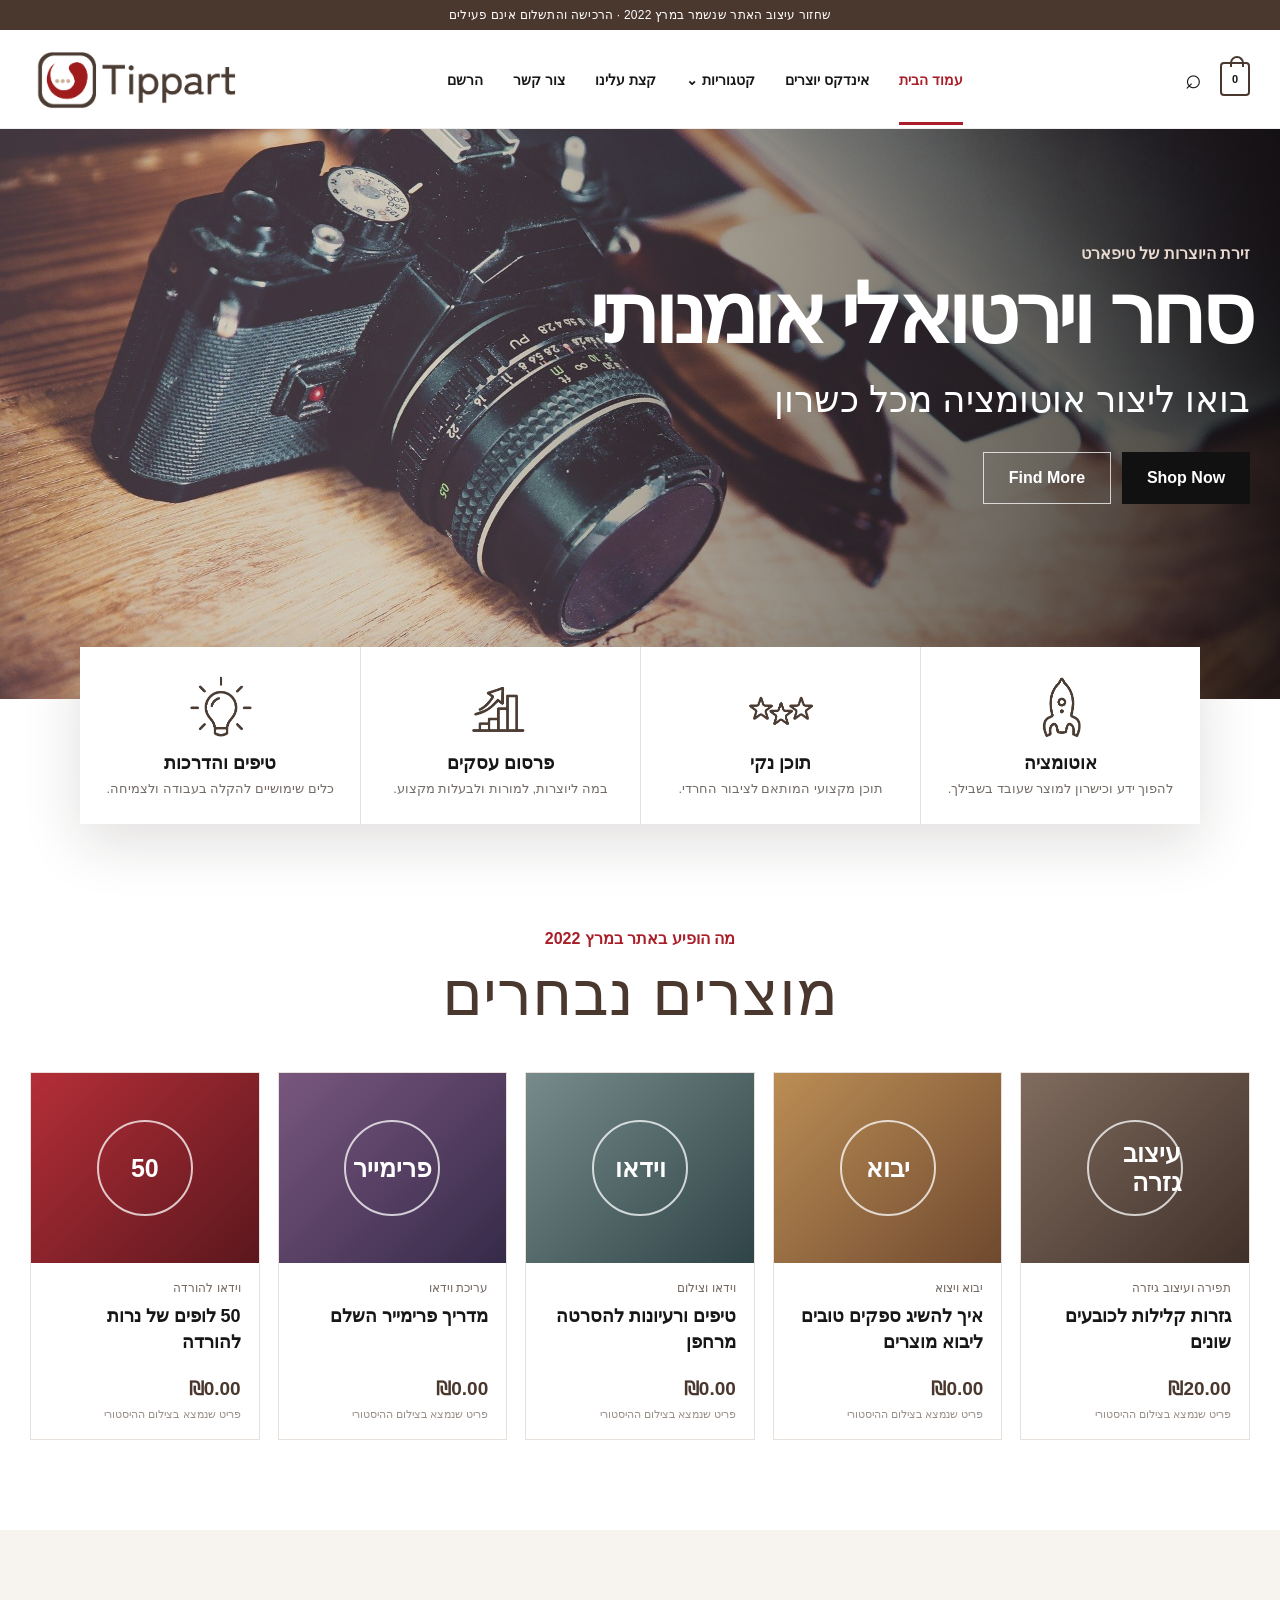
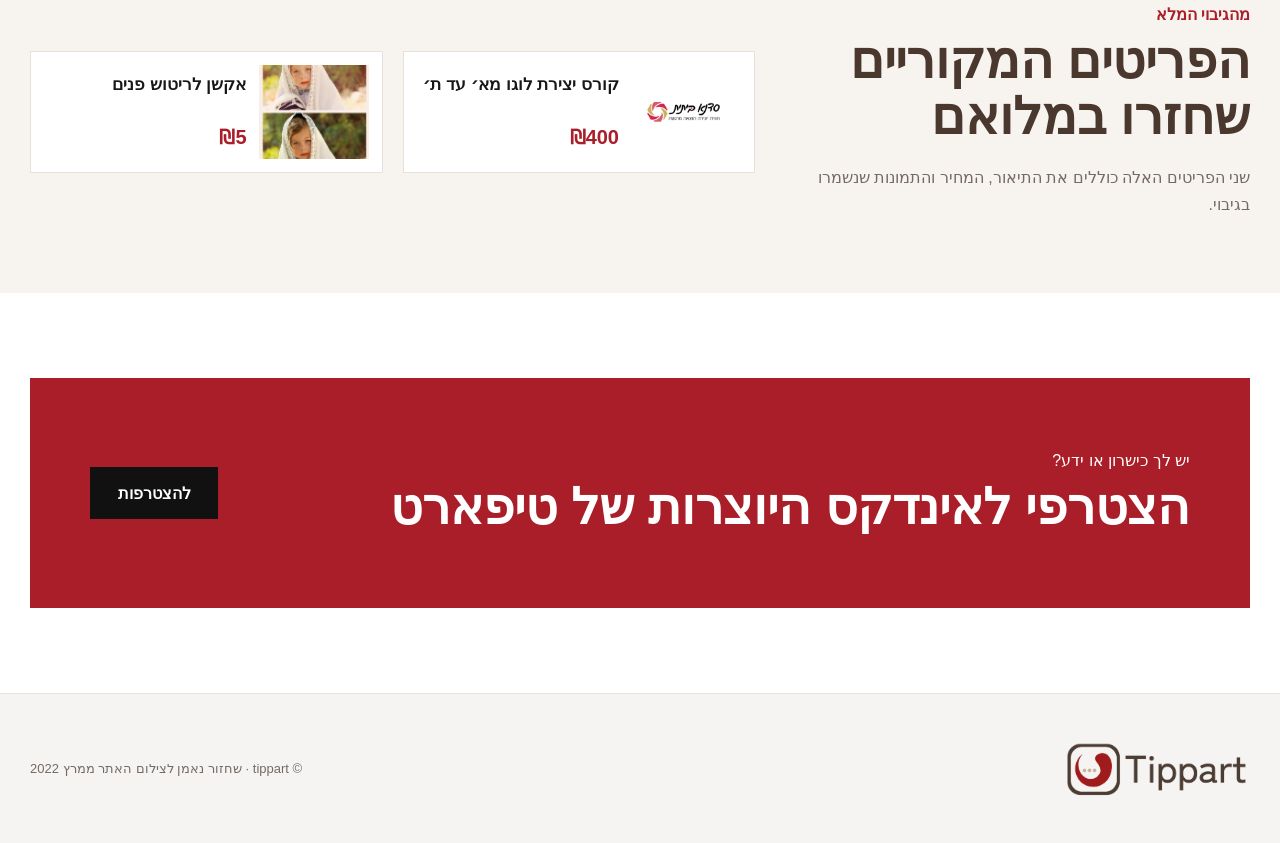
==== commit 704a126b: "Restore March 2022 Tippart design" ====
--- a/index.html
+++ b/index.html
@@ -3,90 +3,106 @@
 <head>
   <meta charset="utf-8">
   <meta name="viewport" content="width=device-width,initial-scale=1">
-  <meta name="description" content="tippart — שוק קורסים וירטואלי ללמידה, יצירה ומכירת ידע.">
-  <title>tippart — שוק הקורסים</title>
+  <meta name="description" content="tippart — סחר וירטואלי אומנותי. שחזור עיצוב האתר שנשמר במרץ 2022.">
+  <title>tippart — סחר אומנות וירטואלי</title>
   <link rel="icon" href="tippart-logo.png">
-  <style>
-    :root{--red:#a52429;--red-dark:#761418;--ink:#181717;--cream:#fbf7f2;--gold:#cfae68;--line:#e9e1d8;--muted:#746c65}
-    *{box-sizing:border-box}html{scroll-behavior:smooth}body{margin:0;background:#fff;color:var(--ink);font-family:Arial,"Noto Sans Hebrew",sans-serif}a{color:inherit;text-decoration:none}button,input{font:inherit}
-    .notice{padding:9px 20px;background:var(--ink);color:#fff;text-align:center;font-size:13px}.notice b{color:#f1cd82}
-    header{position:sticky;top:0;z-index:20;background:rgba(255,255,255,.97);border-bottom:1px solid var(--line);backdrop-filter:blur(12px)}
-    .head{width:min(1220px,calc(100% - 36px));min-height:84px;margin:auto;display:grid;grid-template-columns:auto minmax(260px,1fr) auto;gap:30px;align-items:center}
-    .brand{display:flex;align-items:center}.brand img{display:block;width:180px;height:60px;object-fit:contain}
-    .search{height:48px;display:flex;align-items:center;border:1px solid #d8d0c8;border-radius:5px;background:#fff;overflow:hidden}.search input{width:100%;height:100%;padding:0 18px;border:0;outline:0;background:transparent}.search a{height:100%;min-width:58px;display:grid;place-items:center;background:var(--red);color:#fff;font-size:22px}
-    .actions{display:flex;align-items:center;gap:10px;font-size:14px;font-weight:700}.login{padding:11px 15px;border:1px solid var(--line);border-radius:4px}.sell{padding:12px 16px;border-radius:4px;background:var(--red);color:#fff}.cart{font-size:22px;padding:8px}
-    nav{border-top:1px solid #f1ebe5}.nav-inner{width:min(1220px,calc(100% - 36px));min-height:48px;margin:auto;display:flex;align-items:center;gap:28px;font-size:14px;font-weight:700}.nav-inner a:hover{color:var(--red)}
-    .hero{background:var(--cream)}.hero-inner{width:min(1220px,100%);min-height:560px;margin:auto;display:grid;grid-template-columns:1fr 1.08fr;align-items:stretch}
-    .hero-copy{padding:84px 50px 74px;display:flex;flex-direction:column;justify-content:center}.eyebrow{margin:0 0 14px;color:var(--red);font-size:14px;font-weight:900;letter-spacing:.08em}
-    h1{margin:0;max-width:620px;font-size:clamp(50px,6vw,84px);line-height:.98;letter-spacing:-.055em}.hero-copy>p:not(.eyebrow){max-width:590px;margin:26px 0 30px;color:#514a45;font-size:22px;line-height:1.65}
-    .hero-buttons{display:flex;gap:12px;flex-wrap:wrap}.primary,.secondary{display:inline-flex;align-items:center;justify-content:center;min-height:50px;padding:0 24px;border-radius:4px;font-weight:800}.primary{background:var(--red);color:#fff}.secondary{border:1px solid #c8bbb0;background:#fff}
-    .hero-visual{position:relative;min-height:520px;background:url("tippart-hero.jpg") center/cover no-repeat}.hero-visual:after{content:"";position:absolute;inset:0;background:linear-gradient(90deg,transparent 60%,var(--cream))}
-    .hero-stamp{position:absolute;z-index:2;left:28px;bottom:26px;width:170px;padding:17px 20px;background:#fff;box-shadow:0 15px 45px rgba(27,20,16,.18)}.hero-stamp strong{display:block;color:var(--red);font-size:26px}.hero-stamp span{color:var(--muted);font-size:13px;line-height:1.5}
-    .categories{width:min(1220px,calc(100% - 36px));margin:-36px auto 0;position:relative;z-index:4;display:grid;grid-template-columns:repeat(3,1fr);box-shadow:0 18px 55px rgba(35,23,18,.11)}
-    .category{min-height:150px;padding:28px 30px;display:flex;align-items:flex-end;justify-content:space-between;color:#fff}.category h3{margin:0;font-size:25px}.category span{font-size:13px;opacity:.78}.category b{font-size:28px}
-    .cat-music{background:#211e1e}.cat-design{background:var(--red)}.cat-photo{background:#b68e49}
-    section.market{width:min(1220px,calc(100% - 36px));margin:auto;padding:100px 0}.section-head{display:flex;align-items:end;justify-content:space-between;gap:30px;margin-bottom:36px}.section-head p{margin:0 0 8px;color:var(--red);font-size:13px;font-weight:900;letter-spacing:.1em}.section-head h2{margin:0;font-size:clamp(34px,4vw,52px);letter-spacing:-.04em}.section-head>a{font-weight:800;color:var(--red)}
-    .course-grid{display:grid;grid-template-columns:repeat(3,1fr);gap:24px}.course{border:1px solid var(--line);background:#fff;transition:.2s ease}.course:hover{transform:translateY(-4px);box-shadow:0 18px 40px rgba(30,20,17,.1)}
-    .course-image{position:relative;height:265px;overflow:hidden;background:#eee}.course-image img{width:100%;height:100%;object-fit:cover}.course-image.logo img{object-fit:contain;background:#fff}.badge{position:absolute;top:14px;right:14px;padding:7px 10px;border-radius:3px;background:var(--red);color:#fff;font-size:12px;font-weight:800}
-    .course-body{padding:22px}.meta{display:flex;justify-content:space-between;gap:12px;color:var(--muted);font-size:13px}.course h3{margin:14px 0 10px;font-size:23px;line-height:1.3}.course-desc{min-height:52px;margin:0;color:#655d57;line-height:1.65}.course-bottom{margin-top:20px;padding-top:16px;border-top:1px solid var(--line);display:flex;align-items:center;justify-content:space-between}.price{color:var(--red);font-size:24px;font-weight:900}.view{font-size:14px;font-weight:800}
-    .coming{min-height:100%;padding:36px;display:flex;flex-direction:column;justify-content:center;border:1px dashed #cfc2b6;background:var(--cream)}.coming .plus{width:48px;height:48px;display:grid;place-items:center;margin-bottom:35px;border-radius:50%;background:var(--ink);color:#fff;font-size:28px}.coming h3{margin:0 0 12px;font-size:28px}.coming p{margin:0;color:var(--muted);line-height:1.7}
-    .seller{background:var(--ink);color:#fff}.seller-inner{width:min(1220px,calc(100% - 36px));min-height:330px;margin:auto;display:grid;grid-template-columns:1fr auto;align-items:center;gap:60px}.seller .eyebrow{color:var(--gold)}.seller h2{max-width:780px;margin:0;font-size:clamp(38px,5vw,65px);line-height:1.05}.seller p{max-width:720px;color:#cec5bf;font-size:18px;line-height:1.7}.seller a{min-width:190px;background:var(--red)}
-    .restore-note{width:min(1220px,calc(100% - 36px));margin:0 auto;padding:25px 0;color:var(--muted);font-size:13px;text-align:center}
-    footer{background:#f3eee8;border-top:1px solid var(--line)}.footer-inner{width:min(1220px,calc(100% - 36px));min-height:150px;margin:auto;display:flex;align-items:center;justify-content:space-between;gap:30px}.footer-inner img{width:160px;height:55px;object-fit:contain}.footer-inner p{color:var(--muted);font-size:13px}
-    @media(max-width:900px){.head{grid-template-columns:auto 1fr}.actions{display:none}.search{grid-column:1/-1;margin-bottom:14px}.nav-inner{overflow-x:auto;white-space:nowrap}.hero-inner{grid-template-columns:1fr}.hero-copy{padding:65px 30px}.hero-visual{min-height:380px}.hero-visual:after{background:linear-gradient(0deg,transparent 65%,var(--cream))}.categories{margin-top:0}.course-grid{grid-template-columns:1fr 1fr}.coming{grid-column:1/-1}.seller-inner{grid-template-columns:1fr;padding:70px 0}.seller-inner>a{justify-self:start;margin-bottom:55px}}
-    @media(max-width:620px){.notice{font-size:12px}.head{display:flex;flex-wrap:wrap;gap:12px;padding-top:8px}.brand img{width:145px}.search{order:3;width:100%}nav{display:none}.hero-copy{padding:55px 22px}.hero-copy>p:not(.eyebrow){font-size:19px}.hero-visual{min-height:310px}.hero-stamp{width:145px}.categories{width:100%;grid-template-columns:1fr}.category{min-height:105px}.course-grid{grid-template-columns:1fr}.market{padding:76px 0!important}.section-head{align-items:start;flex-direction:column}.footer-inner{padding:35px 0;flex-direction:column;justify-content:center}}
-  </style>
+  <link rel="stylesheet" href="archive-2022.css">
 </head>
 <body>
-  <div class="notice"><b>tippart חוזר</b> · זוהי תצוגת שחזור של שוק הקורסים המקורי</div>
-  <header>
-    <div class="head">
-      <a class="brand" href="#"><img src="tippart-logo.png" alt="tippart"></a>
-      <div class="search"><input aria-label="חיפוש קורס" placeholder="מה תרצי ללמוד היום?"><a href="courses.html" aria-label="חיפוש">⌕</a></div>
-      <div class="actions"><a class="login" href="account.html">כניסה / הרשמה</a><a class="sell" href="sell.html">מכירת קורס</a><a class="cart" href="cart.html" aria-label="סל קניות">🛒 <small data-cart-count>0</small></a></div>
+  <div class="archive-note">שחזור עיצוב האתר שנשמר במרץ 2022 · הרכישה והתשלום אינם פעילים</div>
+
+  <header class="site-header">
+    <div class="header-inner">
+      <a class="archive-brand" href="index.html" aria-label="tippart עמוד הבית">
+        <img src="logo-2022.png" alt="tippart">
+      </a>
+      <nav class="archive-nav" aria-label="ניווט באתר">
+        <a class="active" href="index.html">עמוד הבית</a>
+        <a href="creators.html">אינדקס יוצרים</a>
+        <a href="categories.html">קטגוריות <span aria-hidden="true">⌄</span></a>
+        <a href="about.html">קצת עלינו</a>
+        <a href="contact.html">צור קשר</a>
+        <a href="account.html">הרשם</a>
+      </nav>
+      <div class="header-tools">
+        <a href="courses.html" aria-label="חיפוש">⌕</a>
+        <a class="bag" href="cart.html" aria-label="סל קניות"><span data-cart-count>0</span></a>
+      </div>
     </div>
-    <nav><div class="nav-inner"><a href="#">דף הבית</a><a href="courses.html">כל הקורסים</a><a href="courses.html#design">עיצוב גרפי</a><a href="courses.html#photo">צילום</a><a href="courses.html#music">מוזיקה</a><a href="sell.html">למכירת קורס</a><a href="about.html">אודות</a><a href="contact.html">צור קשר</a></div></nav>
   </header>
 
   <main>
-    <section class="hero">
-      <div class="hero-inner">
-        <div class="hero-copy">
-          <p class="eyebrow">שוק קורסים וירטואלי</p>
-          <h1>ללמוד. ללמד. להצליח.</h1>
-          <p>להתפרנס מהידע שלך וללמוד מהיוצרות הטובות בציבור החרדי מכל העולם.</p>
-          <div class="hero-buttons"><a class="primary" href="courses.html">לכל הקורסים</a><a class="secondary" href="sell.html">יש לי ידע למכור</a></div>
+    <section class="archive-hero">
+      <div class="hero-shade"></div>
+      <div class="archive-hero-copy">
+        <p>זירת היוצרות של טיפארט</p>
+        <h1>סחר וירטואלי אומנותי</h1>
+        <h2>בואו ליצור אוטומציה מכל כשרון</h2>
+        <div class="archive-actions">
+          <a class="black-button" href="courses.html">Shop Now</a>
+          <a class="outline-button" href="#featured">Find More</a>
         </div>
-        <div class="hero-visual"><div class="hero-stamp"><strong>ידע שעובר</strong><span>מיוצרת ליוצרת, בקצב שלך ומכל מקום.</span></div></div>
       </div>
     </section>
 
-    <section class="categories" id="categories" aria-label="קטגוריות">
-      <a class="category cat-music" href="courses.html#music"><div><span>לגלות וליצור</span><h3>מוזיקה</h3></div><b>←</b></a>
-      <a class="category cat-design" href="courses.html#design"><div><span>להפוך רעיון למותג</span><h3>עיצוב גרפי</h3></div><b>←</b></a>
-      <a class="category cat-photo" href="courses.html#photo"><div><span>לצלם ולעבד</span><h3>צילום</h3></div><b>←</b></a>
+    <section class="promise-strip" aria-label="היתרונות של טיפארט">
+      <article><img src="feature-automation.png" alt=""><h3>אוטומציה</h3><p>להפוך ידע וכישרון למוצר שעובד בשבילך.</p></article>
+      <article><img src="feature-clean.png" alt=""><h3>תוכן נקי</h3><p>תוכן מקצועי המותאם לציבור החרדי.</p></article>
+      <article><img src="feature-business.png" alt=""><h3>פרסום עסקים</h3><p>במה ליוצרות, למורות ולבעלות מקצוע.</p></article>
+      <article><img src="feature-tips.png" alt=""><h3>טיפים והדרכות</h3><p>כלים שימושיים להקלה בעבודה ולצמיחה.</p></article>
     </section>
 
-    <section class="market" id="courses">
-      <div class="section-head"><div><p>מהגיבוי המקורי</p><h2>קורסים ומוצרים דיגיטליים</h2></div><a href="courses.html">לצפייה בכל השוק ←</a></div>
-      <div class="course-grid">
-        <article class="course">
-          <div class="course-image logo"><img src="course-logo.jpg" alt="דוגמת לוגו חוי ברנד"><span class="badge">עיצוב גרפי</span></div>
-          <div class="course-body"><div class="meta"><span>מאת שושי</span><span>קורס דיגיטלי</span></div><h3>קורס יצירת לוגו מא׳ עד ת׳</h3><p class="course-desc">לימוד הכנת לוגו לעסק שלך בצורה קלילה ומפורטת.</p><div class="course-bottom"><span class="price">₪400</span><a class="view" href="course-logo.html">לפרטי הקורס ←</a></div></div>
+    <section class="featured" id="featured">
+      <div class="archive-title">
+        <p>מה הופיע באתר במרץ 2022</p>
+        <h2>מוצרים נבחרים</h2>
+      </div>
+      <div class="featured-grid">
+        <article class="archive-product">
+          <div class="product-art pattern"><span>עיצוב גזרה</span></div>
+          <div class="archive-product-body"><p>תפירה ועיצוב גיזרה</p><h3>גזרות קלילות לכובעים שונים</h3><strong>₪20.00</strong><span>פריט שנמצא בצילום ההיסטורי</span></div>
         </article>
-        <article class="course">
-          <div class="course-image"><img src="course-retouch.jpg" alt="דוגמת לפני ואחרי של ריטוש תמונה"><span class="badge">צילום ועיבוד</span></div>
-          <div class="course-body"><div class="meta"><span>מוצר דיגיטלי</span><span>הורדה מיידית</span></div><h3>אקשן לריטוש פנים</h3><p class="course-desc">אקשן מדהים לעיבוד וריטוש תמונה, מתוך המוצר המקורי באתר.</p><div class="course-bottom"><span class="price">₪5</span><a class="view" href="course-retouch.html">לפרטי המוצר ←</a></div></div>
+        <article class="archive-product">
+          <div class="product-art import"><span>יבוא</span></div>
+          <div class="archive-product-body"><p>יבוא ויצוא</p><h3>איך להשיג ספקים טובים ליבוא מוצרים</h3><strong>₪0.00</strong><span>פריט שנמצא בצילום ההיסטורי</span></div>
         </article>
-        <div class="coming"><span class="plus">+</span><h3>השוק עוד מתמלא</h3><p>בגיבוי נמצאו שני פריטים שפורסמו בפועל. יתר הקורסים, המרצות והקטגוריות יחזרו לאחר שחזור מערכת WordPress המלאה.</p></div>
+        <article class="archive-product">
+          <div class="product-art drone"><span>וידאו</span></div>
+          <div class="archive-product-body"><p>וידאו וצילום</p><h3>טיפים ורעיונות להסרטה מרחפן</h3><strong>₪0.00</strong><span>פריט שנמצא בצילום ההיסטורי</span></div>
+        </article>
+        <article class="archive-product">
+          <div class="product-art premiere"><span>פרימייר</span></div>
+          <div class="archive-product-body"><p>עריכת וידאו</p><h3>מדריך פרימייר השלם</h3><strong>₪0.00</strong><span>פריט שנמצא בצילום ההיסטורי</span></div>
+        </article>
+        <article class="archive-product">
+          <div class="product-art loops"><span>50</span></div>
+          <div class="archive-product-body"><p>וידאו להורדה</p><h3>50 לופים של נרות להורדה</h3><strong>₪0.00</strong><span>פריט שנמצא בצילום ההיסטורי</span></div>
+        </article>
       </div>
     </section>
 
-    <section class="seller" id="sell"><div class="seller-inner"><div><p class="eyebrow">הידע שלך שווה</p><h2>יש לך מה ללמד? תעלי קורס ותרוויחי.</h2><p>טיפארט נבנה כשוק שבו יוצרות יכולות להפוך ניסיון, יצירה ומומחיות לקורס דיגיטלי ולהגיע לקהל מכל מקום.</p></div><a class="primary" href="sell.html">אני רוצה למכור קורס</a></div></section>
-    <div class="restore-note" id="restore">החנות, ההרשמה והתשלום עדיין סגורים בזמן השחזור, כדי לשמור על פרטיות המשתמשים ועל אבטחת המידע.</div>
+    <section class="recovered-courses">
+      <div>
+        <p>מהגיבוי המלא</p>
+        <h2>הפריטים המקוריים שחזרו במלואם</h2>
+        <span>שני הפריטים האלה כוללים את התיאור, המחיר והתמונות שנשמרו בגיבוי.</span>
+      </div>
+      <div class="recovered-grid">
+        <a href="course-logo.html"><img src="course-logo.jpg" alt="סדנאות ביתית"><span>קורס יצירת לוגו מא׳ עד ת׳</span><strong>₪400</strong></a>
+        <a href="course-retouch.html"><img src="course-retouch.jpg" alt="ריטוש תמונה"><span>אקשן לריטוש פנים</span><strong>₪5</strong></a>
+      </div>
+    </section>
+
+    <section class="join-band">
+      <div><p>יש לך כישרון או ידע?</p><h2>הצטרפי לאינדקס היוצרות של טיפארט</h2></div>
+      <a class="black-button" href="sell.html">להצטרפות</a>
+    </section>
   </main>
 
-  <footer><div class="footer-inner"><img src="tippart-logo.png" alt="tippart"><p>© tippart · שוק קורסים וירטואלי · תצוגת שחזור זמנית</p></div></footer>
+  <footer class="archive-footer">
+    <img src="logo-2022.png" alt="tippart">
+    <p>© tippart · שחזור נאמן לצילום האתר ממרץ 2022</p>
+  </footer>
   <script src="app.js"></script>
 </body>
 </html>
--- a/archive-2022.css
+++ b/archive-2022.css
@@ -0,0 +1,44 @@
+:root{--brown:#4a382f;--red:#a91e28;--ink:#171717;--paper:#fff;--soft:#f7f3ef;--line:#e8e0da;--muted:#756b65}
+*{box-sizing:border-box}
+html{scroll-behavior:smooth}
+body{margin:0;background:var(--paper);color:var(--ink);font-family:Arial,"Noto Sans Hebrew",sans-serif}
+a{color:inherit;text-decoration:none}
+.archive-note{padding:8px 18px;background:var(--brown);color:#fff;text-align:center;font-size:12px;letter-spacing:.02em}
+.site-header{position:sticky;top:0;z-index:30;background:rgba(255,255,255,.97);border-bottom:1px solid #eee;backdrop-filter:blur(10px)}
+.header-inner{direction:ltr;width:min(1220px,calc(100% - 36px));min-height:98px;margin:auto;display:grid;grid-template-columns:220px 1fr 90px;align-items:center;gap:34px}
+.archive-brand img{display:block;width:210px;height:68px;object-fit:contain}
+.archive-nav{direction:rtl;display:flex;justify-content:center;align-items:center;gap:30px;font-size:14px;font-weight:700;white-space:nowrap}
+.archive-nav a{padding:38px 0 34px;border-bottom:3px solid transparent}
+.archive-nav a:hover,.archive-nav .active{color:var(--red);border-color:var(--red)}
+.header-tools{display:flex;align-items:center;justify-content:flex-end;gap:18px;font-size:28px}
+.bag{position:relative;width:30px;height:34px;border:2px solid var(--brown);border-radius:4px}
+.bag:before{content:"";position:absolute;top:-8px;left:8px;width:10px;height:9px;border:2px solid var(--brown);border-bottom:0;border-radius:8px 8px 0 0}
+.bag span{position:absolute;inset:0;display:grid;place-items:center;font-size:11px;font-weight:900}
+.archive-hero{position:relative;min-height:570px;background:url("hero-2022.jpg") center 42%/cover no-repeat;overflow:hidden}
+.hero-shade{position:absolute;inset:0;background:linear-gradient(90deg,rgba(0,0,0,.08),rgba(0,0,0,.08) 35%,rgba(0,0,0,.72))}
+.archive-hero-copy{position:relative;z-index:2;width:min(1220px,calc(100% - 36px));margin:auto;padding:115px 0;color:#fff}
+.archive-hero-copy>p{margin:0 0 10px;color:#eadbd1;font-weight:800}
+.archive-hero h1{max-width:720px;margin:0;font-size:clamp(50px,6.5vw,88px);line-height:1.02;letter-spacing:-.055em}
+.archive-hero h2{margin:21px 0 31px;font-size:clamp(22px,3vw,36px);font-weight:400}
+.archive-actions{display:flex;gap:11px}
+.black-button,.outline-button{display:inline-flex;min-width:128px;min-height:52px;align-items:center;justify-content:center;padding:0 22px;font-weight:800}
+.black-button{background:#111;color:#fff}.outline-button{border:1px solid rgba(255,255,255,.75);color:#fff}
+.promise-strip{width:min(1120px,calc(100% - 36px));margin:-52px auto 0;position:relative;z-index:5;display:grid;grid-template-columns:repeat(4,1fr);background:#fff;box-shadow:0 18px 55px rgba(46,31,24,.14)}
+.promise-strip article{padding:27px 22px 25px;text-align:center;border-left:1px solid var(--line)}
+.promise-strip article:last-child{border-left:0}.promise-strip img{width:68px;height:65px;object-fit:contain}.promise-strip h3{margin:9px 0 5px;font-size:18px}.promise-strip p{margin:0;color:var(--muted);font-size:13px;line-height:1.55}
+.featured{width:min(1220px,calc(100% - 36px));margin:auto;padding:105px 0 90px}
+.archive-title{text-align:center;margin-bottom:42px}.archive-title p{margin:0 0 9px;color:var(--red);font-weight:800}.archive-title h2{margin:0;color:var(--brown);font-size:clamp(38px,5vw,62px);font-weight:500}
+.featured-grid{display:grid;grid-template-columns:repeat(5,1fr);gap:18px}
+.archive-product{background:#fff;border:1px solid var(--line);transition:.2s}.archive-product:hover{transform:translateY(-5px);box-shadow:0 16px 36px rgba(40,28,22,.1)}
+.product-art{height:190px;display:grid;place-items:center;overflow:hidden;color:#fff;font-size:25px;font-weight:900}
+.product-art span{width:96px;height:96px;display:grid;place-items:center;border:2px solid rgba(255,255,255,.75);border-radius:50%}
+.pattern{background:linear-gradient(135deg,#806c5f,#3f3029)}.import{background:linear-gradient(135deg,#bc8e55,#6f492f)}.drone{background:linear-gradient(135deg,#778b8b,#2f4447)}.premiere{background:linear-gradient(135deg,#79577f,#362a49)}.loops{background:linear-gradient(135deg,#b42e38,#5b171d)}
+.archive-product-body{padding:18px}.archive-product-body p{margin:0;color:var(--muted);font-size:12px}.archive-product-body h3{min-height:60px;margin:8px 0 14px;font-size:18px;line-height:1.45}.archive-product-body strong{display:block;color:var(--brown);font-size:19px}.archive-product-body>span{display:block;margin-top:8px;color:#9a908a;font-size:11px}
+.recovered-courses{background:var(--soft);padding:75px max(18px,calc((100% - 1220px)/2));display:grid;grid-template-columns:.75fr 1.25fr;gap:60px;align-items:center}
+.recovered-courses>div>p{margin:0 0 9px;color:var(--red);font-weight:800}.recovered-courses h2{margin:0 0 18px;color:var(--brown);font-size:clamp(32px,4vw,52px);line-height:1.1}.recovered-courses>div>span{color:var(--muted);line-height:1.7}
+.recovered-grid{display:grid;grid-template-columns:repeat(2,1fr);gap:20px}.recovered-grid a{display:grid;grid-template-columns:110px 1fr;gap:12px;align-items:center;padding:13px;background:#fff;border:1px solid var(--line)}.recovered-grid img{grid-row:1/3;width:110px;height:94px;object-fit:cover}.recovered-grid a:first-child img{object-fit:contain}.recovered-grid span{font-size:17px;font-weight:800}.recovered-grid strong{color:var(--red);font-size:20px}
+.join-band{width:min(1220px,calc(100% - 36px));margin:85px auto;min-height:230px;padding:45px 60px;background:var(--red);color:#fff;display:flex;align-items:center;justify-content:space-between;gap:40px}.join-band p{margin:0 0 8px}.join-band h2{margin:0;font-size:clamp(31px,4vw,50px)}
+.archive-footer{min-height:150px;padding:25px max(18px,calc((100% - 1220px)/2));background:#f6f4f2;border-top:1px solid var(--line);display:flex;align-items:center;justify-content:space-between;gap:30px}.archive-footer img{width:190px}.archive-footer p{color:var(--muted);font-size:13px}
+@media(max-width:1000px){.header-inner{grid-template-columns:180px 1fr 75px}.archive-brand img{width:175px}.archive-nav{gap:17px;font-size:13px}.featured-grid{grid-template-columns:repeat(3,1fr)}.promise-strip{grid-template-columns:repeat(2,1fr)}.recovered-courses{grid-template-columns:1fr}}
+@media(max-width:720px){.archive-note{font-size:11px}.header-inner{min-height:78px;display:flex;justify-content:space-between}.archive-brand img{width:160px;height:55px}.archive-nav{display:none}.archive-hero{min-height:500px}.hero-shade{background:rgba(0,0,0,.57)}.archive-hero-copy{padding:85px 0}.promise-strip{margin:0;width:100%}.featured-grid{grid-template-columns:1fr 1fr}.product-art{height:160px}.recovered-grid{grid-template-columns:1fr}.join-band{padding:38px 26px;flex-direction:column;align-items:flex-start}.archive-footer{flex-direction:column;justify-content:center;text-align:center}}
+@media(max-width:460px){.promise-strip{grid-template-columns:1fr 1fr}.promise-strip article{padding:22px 12px}.featured-grid{grid-template-columns:1fr}.product-art{height:210px}.recovered-grid a{grid-template-columns:85px 1fr}.recovered-grid img{width:85px;height:82px}.archive-actions{flex-wrap:wrap}}
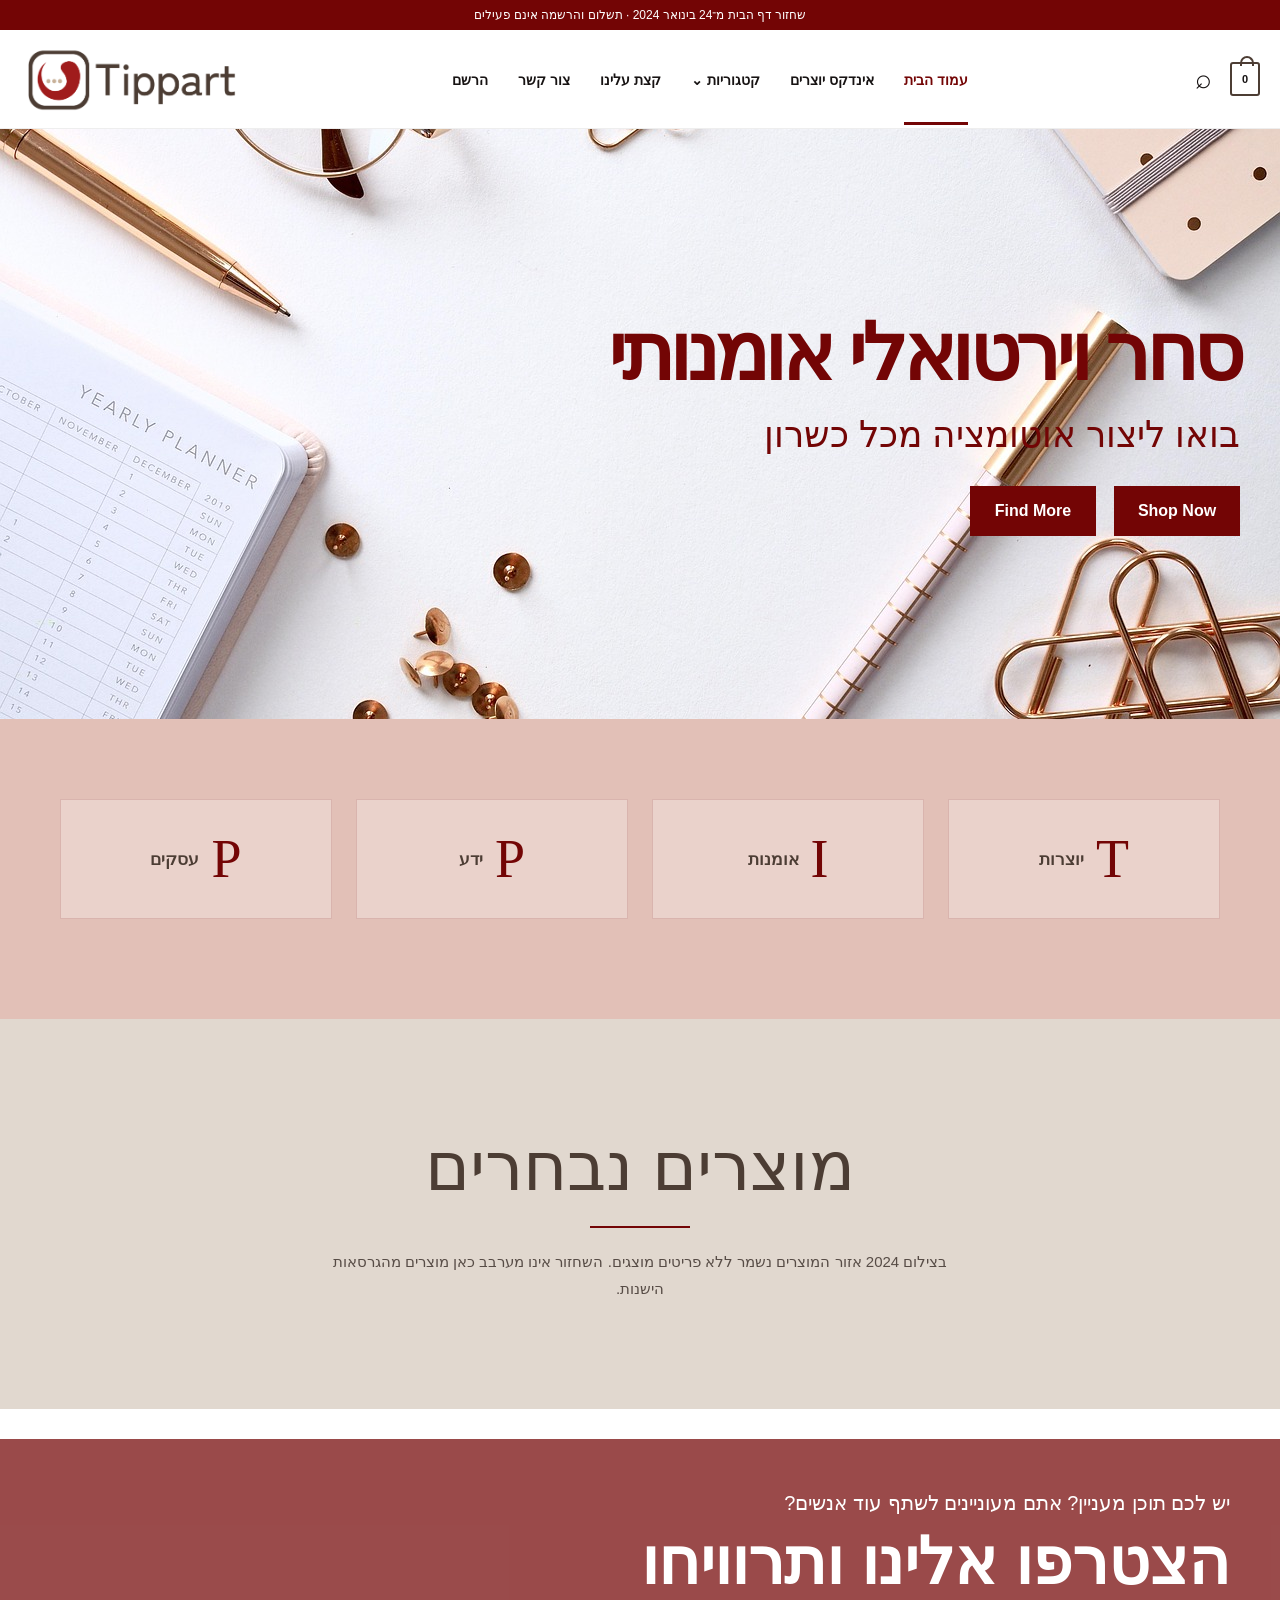
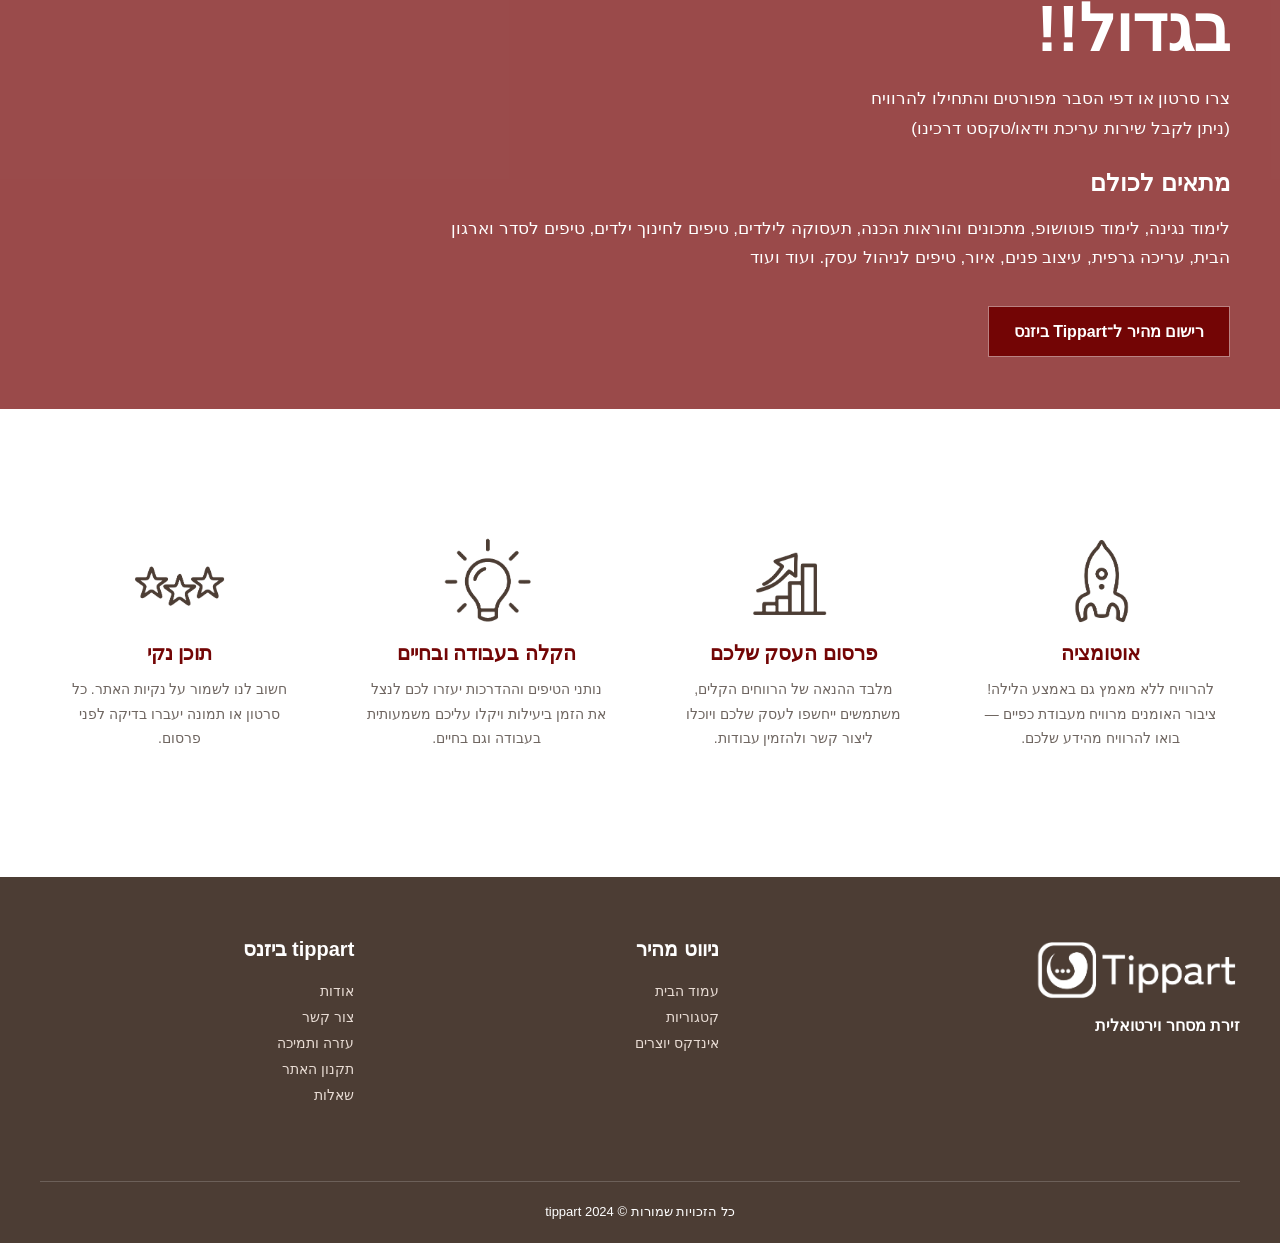
==== commit f2e30f5c: "Align Tippart homepage to January 2024 archive" ====
--- a/index.html
+++ b/index.html
@@ -3,20 +3,18 @@
 <head>
   <meta charset="utf-8">
   <meta name="viewport" content="width=device-width,initial-scale=1">
-  <meta name="description" content="tippart — סחר וירטואלי אומנותי. שחזור עיצוב האתר שנשמר במרץ 2022.">
+  <meta name="description" content="tippart — סחר אומנות וירטואלי. שחזור דף הבית שנשמר בינואר 2024.">
   <title>tippart — סחר אומנות וירטואלי</title>
   <link rel="icon" href="tippart-logo.png">
-  <link rel="stylesheet" href="archive-2022.css">
+  <link rel="stylesheet" href="site-2024.css">
 </head>
 <body>
-  <div class="archive-note">שחזור עיצוב האתר שנשמר במרץ 2022 · הרכישה והתשלום אינם פעילים</div>
+  <div class="restore-banner">שחזור דף הבית מ־24 בינואר 2024 · תשלום והרשמה אינם פעילים</div>
 
   <header class="site-header">
     <div class="header-inner">
-      <a class="archive-brand" href="index.html" aria-label="tippart עמוד הבית">
-        <img src="logo-2022.png" alt="tippart">
-      </a>
-      <nav class="archive-nav" aria-label="ניווט באתר">
+      <a class="site-logo" href="index.html"><img src="logo-2022.png" alt="tippart"></a>
+      <nav class="main-nav" aria-label="ניווט באתר">
         <a class="active" href="index.html">עמוד הבית</a>
         <a href="creators.html">אינדקס יוצרים</a>
         <a href="categories.html">קטגוריות <span aria-hidden="true">⌄</span></a>
@@ -24,84 +22,85 @@
         <a href="contact.html">צור קשר</a>
         <a href="account.html">הרשם</a>
       </nav>
-      <div class="header-tools">
-        <a href="courses.html" aria-label="חיפוש">⌕</a>
-        <a class="bag" href="cart.html" aria-label="סל קניות"><span data-cart-count>0</span></a>
+      <div class="header-icons">
+        <a class="search-icon" href="courses.html" aria-label="חיפוש">⌕</a>
+        <a class="cart-icon" href="cart.html" aria-label="סל קניות"><span data-cart-count>0</span></a>
       </div>
     </div>
   </header>
 
   <main>
-    <section class="archive-hero">
-      <div class="hero-shade"></div>
-      <div class="archive-hero-copy">
-        <p>זירת היוצרות של טיפארט</p>
+    <section class="hero-2024">
+      <div class="hero-content">
         <h1>סחר וירטואלי אומנותי</h1>
         <h2>בואו ליצור אוטומציה מכל כשרון</h2>
-        <div class="archive-actions">
-          <a class="black-button" href="courses.html">Shop Now</a>
-          <a class="outline-button" href="#featured">Find More</a>
+        <div class="hero-buttons">
+          <a href="courses.html">Shop Now</a>
+          <a href="#discover">Find More</a>
         </div>
       </div>
     </section>
 
-    <section class="promise-strip" aria-label="היתרונות של טיפארט">
-      <article><img src="feature-automation.png" alt=""><h3>אוטומציה</h3><p>להפוך ידע וכישרון למוצר שעובד בשבילך.</p></article>
-      <article><img src="feature-clean.png" alt=""><h3>תוכן נקי</h3><p>תוכן מקצועי המותאם לציבור החרדי.</p></article>
-      <article><img src="feature-business.png" alt=""><h3>פרסום עסקים</h3><p>במה ליוצרות, למורות ולבעלות מקצוע.</p></article>
-      <article><img src="feature-tips.png" alt=""><h3>טיפים והדרכות</h3><p>כלים שימושיים להקלה בעבודה ולצמיחה.</p></article>
+    <section class="brand-carousel" aria-label="היוצרים בטיפארט">
+      <div><span>T</span><b>יוצרות</b></div>
+      <div><span>I</span><b>אומנות</b></div>
+      <div><span>P</span><b>ידע</b></div>
+      <div><span>P</span><b>עסקים</b></div>
     </section>
 
-    <section class="featured" id="featured">
-      <div class="archive-title">
-        <p>מה הופיע באתר במרץ 2022</p>
+    <section class="featured-2024" id="discover">
+      <div class="featured-overlay"></div>
+      <div class="featured-content">
         <h2>מוצרים נבחרים</h2>
-      </div>
-      <div class="featured-grid">
-        <article class="archive-product">
-          <div class="product-art pattern"><span>עיצוב גזרה</span></div>
-          <div class="archive-product-body"><p>תפירה ועיצוב גיזרה</p><h3>גזרות קלילות לכובעים שונים</h3><strong>₪20.00</strong><span>פריט שנמצא בצילום ההיסטורי</span></div>
-        </article>
-        <article class="archive-product">
-          <div class="product-art import"><span>יבוא</span></div>
-          <div class="archive-product-body"><p>יבוא ויצוא</p><h3>איך להשיג ספקים טובים ליבוא מוצרים</h3><strong>₪0.00</strong><span>פריט שנמצא בצילום ההיסטורי</span></div>
-        </article>
-        <article class="archive-product">
-          <div class="product-art drone"><span>וידאו</span></div>
-          <div class="archive-product-body"><p>וידאו וצילום</p><h3>טיפים ורעיונות להסרטה מרחפן</h3><strong>₪0.00</strong><span>פריט שנמצא בצילום ההיסטורי</span></div>
-        </article>
-        <article class="archive-product">
-          <div class="product-art premiere"><span>פרימייר</span></div>
-          <div class="archive-product-body"><p>עריכת וידאו</p><h3>מדריך פרימייר השלם</h3><strong>₪0.00</strong><span>פריט שנמצא בצילום ההיסטורי</span></div>
-        </article>
-        <article class="archive-product">
-          <div class="product-art loops"><span>50</span></div>
-          <div class="archive-product-body"><p>וידאו להורדה</p><h3>50 לופים של נרות להורדה</h3><strong>₪0.00</strong><span>פריט שנמצא בצילום ההיסטורי</span></div>
-        </article>
+        <span class="short-rule"></span>
+        <p>בצילום 2024 אזור המוצרים נשמר ללא פריטים מוצגים. השחזור אינו מערבב כאן מוצרים מהגרסאות הישנות.</p>
       </div>
     </section>
 
-    <section class="recovered-courses">
-      <div>
-        <p>מהגיבוי המלא</p>
-        <h2>הפריטים המקוריים שחזרו במלואם</h2>
-        <span>שני הפריטים האלה כוללים את התיאור, המחיר והתמונות שנשמרו בגיבוי.</span>
-      </div>
-      <div class="recovered-grid">
-        <a href="course-logo.html"><img src="course-logo.jpg" alt="סדנאות ביתית"><span>קורס יצירת לוגו מא׳ עד ת׳</span><strong>₪400</strong></a>
-        <a href="course-retouch.html"><img src="course-retouch.jpg" alt="ריטוש תמונה"><span>אקשן לריטוש פנים</span><strong>₪5</strong></a>
+    <section class="business-2024">
+      <div class="business-overlay"></div>
+      <div class="business-content">
+        <h3>יש לכם תוכן מעניין? אתם מעוניינים לשתף עוד אנשים?</h3>
+        <h2>הצטרפו אלינו ותרוויחו בגדול!!</h2>
+        <p>צרו סרטון או דפי הסבר מפורטים והתחילו להרוויח<br>(ניתן לקבל שירות עריכת וידאו/טקסט דרכינו)</p>
+        <h4>מתאים לכולם</h4>
+        <p>לימוד נגינה, לימוד פוטושופ, מתכונים והוראות הכנה, תעסוקה לילדים, טיפים לחינוך ילדים, טיפים לסדר וארגון הבית, עריכה גרפית, עיצוב פנים, איור, טיפים לניהול עסק. ועוד ועוד</p>
+        <a href="sell.html">רישום מהיר ל־Tippart ביזנס</a>
       </div>
     </section>
 
-    <section class="join-band">
-      <div><p>יש לך כישרון או ידע?</p><h2>הצטרפי לאינדקס היוצרות של טיפארט</h2></div>
-      <a class="black-button" href="sell.html">להצטרפות</a>
+    <section class="benefits-2024">
+      <article>
+        <img src="feature-automation.png" alt="">
+        <h3>אוטומציה</h3>
+        <p>להרוויח ללא מאמץ גם באמצע הלילה! ציבור האומנים מרוויח מעבודת כפיים — בואו להרוויח מהידע שלכם.</p>
+      </article>
+      <article>
+        <img src="feature-business.png" alt="">
+        <h3>פרסום העסק שלכם</h3>
+        <p>מלבד ההנאה של הרווחים הקלים, משתמשים ייחשפו לעסק שלכם ויוכלו ליצור קשר ולהזמין עבודות.</p>
+      </article>
+      <article>
+        <img src="feature-tips.png" alt="">
+        <h3>הקלה בעבודה ובחיים</h3>
+        <p>נותני הטיפים וההדרכות יעזרו לכם לנצל את הזמן ביעילות ויקלו עליכם משמעותית בעבודה וגם בחיים.</p>
+      </article>
+      <article>
+        <img src="feature-clean.png" alt="">
+        <h3>תוכן נקי</h3>
+        <p>חשוב לנו לשמור על נקיות האתר. כל סרטון או תמונה יעברו בדיקה לפני פרסום.</p>
+      </article>
     </section>
   </main>
 
-  <footer class="archive-footer">
-    <img src="logo-2022.png" alt="tippart">
-    <p>© tippart · שחזור נאמן לצילום האתר ממרץ 2022</p>
+  <footer class="footer-2024">
+    <section class="footer-brand">
+      <img src="logo-2022.png" alt="tippart">
+      <p><b>זירת מסחר וירטואלית</b></p>
+    </section>
+    <section><h2>ניווט מהיר</h2><a href="index.html">עמוד הבית</a><a href="categories.html">קטגוריות</a><a href="creators.html">אינדקס יוצרים</a></section>
+    <section><h2>tippart ביזנס</h2><a href="about.html">אודות</a><a href="contact.html">צור קשר</a><a href="contact.html">עזרה ותמיכה</a><a href="#">תקנון האתר</a><a href="#">שאלות</a></section>
+    <p class="copyright">כל הזכויות שמורות © 2024 tippart</p>
   </footer>
   <script src="app.js"></script>
 </body>
--- a/site-2024.css
+++ b/site-2024.css
@@ -0,0 +1,37 @@
+:root{--wine:#730505;--blush:#e2c0b7;--brown:#4c3d34;--ink:#171313;--white:#fff;--muted:#6f6661}
+*{box-sizing:border-box}
+html{scroll-behavior:smooth}
+body{margin:0;color:var(--ink);background:#fff;font-family:Arial,"Noto Sans Hebrew",sans-serif}
+a{color:inherit;text-decoration:none}
+.restore-banner{padding:8px 18px;background:var(--wine);color:#fff;text-align:center;font-size:12px}
+.site-header{position:sticky;top:0;z-index:30;background:rgba(255,255,255,.98);border-bottom:1px solid #eee}
+.header-inner{direction:ltr;width:min(1240px,calc(100% - 36px));min-height:98px;margin:auto;display:grid;grid-template-columns:230px 1fr 90px;align-items:center;gap:32px}
+.site-logo img{display:block;width:220px;height:68px;object-fit:contain}
+.main-nav{direction:rtl;display:flex;justify-content:center;align-items:center;gap:30px;white-space:nowrap;font-size:14px;font-weight:700}
+.main-nav a{padding:39px 0 34px;border-bottom:3px solid transparent}
+.main-nav a:hover,.main-nav .active{color:var(--wine);border-color:var(--wine)}
+.header-icons{display:flex;justify-content:flex-end;align-items:center;gap:18px;font-size:28px}
+.cart-icon{position:relative;width:30px;height:34px;border:2px solid var(--brown);border-radius:3px}
+.cart-icon:before{content:"";position:absolute;top:-8px;left:8px;width:10px;height:8px;border:2px solid var(--brown);border-bottom:0;border-radius:8px 8px 0 0}
+.cart-icon span{position:absolute;inset:0;display:grid;place-items:center;font-size:11px;font-weight:900}
+.hero-2024{min-height:590px;background:url("hero-2024.jpg") center/cover no-repeat;display:flex;align-items:center}
+.hero-content{width:min(1200px,calc(100% - 36px));margin:auto;color:var(--wine)}
+.hero-content h1{max-width:650px;margin:0;font-size:clamp(48px,6.2vw,86px);line-height:1.04;letter-spacing:-.055em}
+.hero-content h2{margin:20px 0 30px;font-size:clamp(23px,3vw,36px);font-weight:500}
+.hero-buttons{display:flex;gap:18px}.hero-buttons a{min-width:126px;padding:15px 20px;background:var(--wine);color:#fff;text-align:center;font-weight:800;border:1px solid var(--wine);transition:.2s}.hero-buttons a:hover{background:var(--blush);border-color:var(--blush);color:#000}
+.brand-carousel{padding:80px max(18px,calc((100% - 1160px)/2)) 100px;background:var(--blush);display:grid;grid-template-columns:repeat(4,1fr);gap:24px}
+.brand-carousel div{min-height:120px;display:flex;align-items:center;justify-content:center;gap:12px;color:var(--brown);border:1px solid rgba(115,5,5,.14);background:rgba(255,255,255,.28)}
+.brand-carousel span{font-family:Georgia,serif;color:var(--wine);font-size:54px}.brand-carousel b{font-size:17px}
+.featured-2024{position:relative;min-height:390px;background:url("products-bg-2024.jpg") center/cover fixed no-repeat;display:grid;place-items:center;text-align:center}
+.featured-overlay{position:absolute;inset:0;background:rgba(215,203,190,.74)}
+.featured-content{position:relative;z-index:2;width:min(760px,calc(100% - 36px))}
+.featured-content h2{margin:0;color:var(--brown);font-size:clamp(42px,6vw,68px);font-weight:500}.short-rule{display:block;width:100px;height:2px;margin:20px auto;background:var(--wine)}.featured-content p{margin:0 auto;max-width:650px;color:#574c46;line-height:1.8;font-size:15px}
+.business-2024{position:relative;min-height:570px;margin-top:30px;background:url("hero-2024.jpg") center/cover fixed no-repeat;display:flex;align-items:center}
+.business-overlay{position:absolute;inset:0;background:rgba(115,5,5,.72)}
+.business-content{position:relative;z-index:2;width:min(1180px,calc(100% - 36px));margin:auto;color:#fff}
+.business-content h3{margin:0 0 14px;font-size:20px;font-weight:500}.business-content h2{max-width:760px;margin:0 0 22px;font-size:clamp(38px,5vw,66px);line-height:1.04}.business-content h4{margin:25px 0 8px;font-size:24px}.business-content p{max-width:800px;line-height:1.75;font-size:17px}.business-content a{display:inline-flex;margin-top:16px;padding:15px 25px;background:var(--wine);border:1px solid rgba(255,255,255,.5);color:#fff;font-weight:800}.business-content a:hover{background:var(--blush);color:#000}
+.benefits-2024{width:min(1200px,calc(100% - 36px));margin:0 auto;padding:100px 0;display:grid;grid-template-columns:repeat(4,1fr);gap:28px;text-align:center}
+.benefits-2024 article{padding:26px 18px}.benefits-2024 img{width:96px;height:90px;object-fit:contain}.benefits-2024 h3{margin:12px 0;color:var(--wine);font-size:20px}.benefits-2024 p{margin:0;color:var(--muted);font-size:14px;line-height:1.75}
+.footer-2024{padding:60px max(18px,calc((100% - 1200px)/2)) 24px;background:var(--brown);color:#fff;display:grid;grid-template-columns:1.2fr .8fr .8fr;gap:50px}.footer-2024 section{display:flex;flex-direction:column;align-items:flex-start;gap:10px}.footer-2024 h2{margin:0 0 12px;font-size:20px}.footer-2024 a{color:#e8dcd4;font-size:14px}.footer-brand img{width:210px;filter:brightness(0) invert(1)}.footer-brand p{margin:5px 0}.copyright{grid-column:1/-1;margin:28px 0 0;padding-top:22px;border-top:1px solid rgba(255,255,255,.18);font-size:13px;text-align:center}
+@media(max-width:980px){.header-inner{grid-template-columns:180px 1fr 75px}.site-logo img{width:175px}.main-nav{gap:16px;font-size:13px}.benefits-2024{grid-template-columns:repeat(2,1fr)}}
+@media(max-width:720px){.header-inner{min-height:78px;display:flex;justify-content:space-between}.site-logo img{width:160px;height:55px}.main-nav{display:none}.hero-2024{min-height:520px;background-position:42% center}.hero-content{padding:65px 0}.hero-content h1{max-width:88%}.brand-carousel{padding:45px 18px;grid-template-columns:repeat(2,1fr)}.featured-2024,.business-2024{background-attachment:scroll}.business-content{padding:65px 0}.benefits-2024{grid-template-columns:1fr;padding:65px 0}.footer-2024{grid-template-columns:1fr;gap:32px}.copyright{grid-column:1}.featured-content p{font-size:13px}}
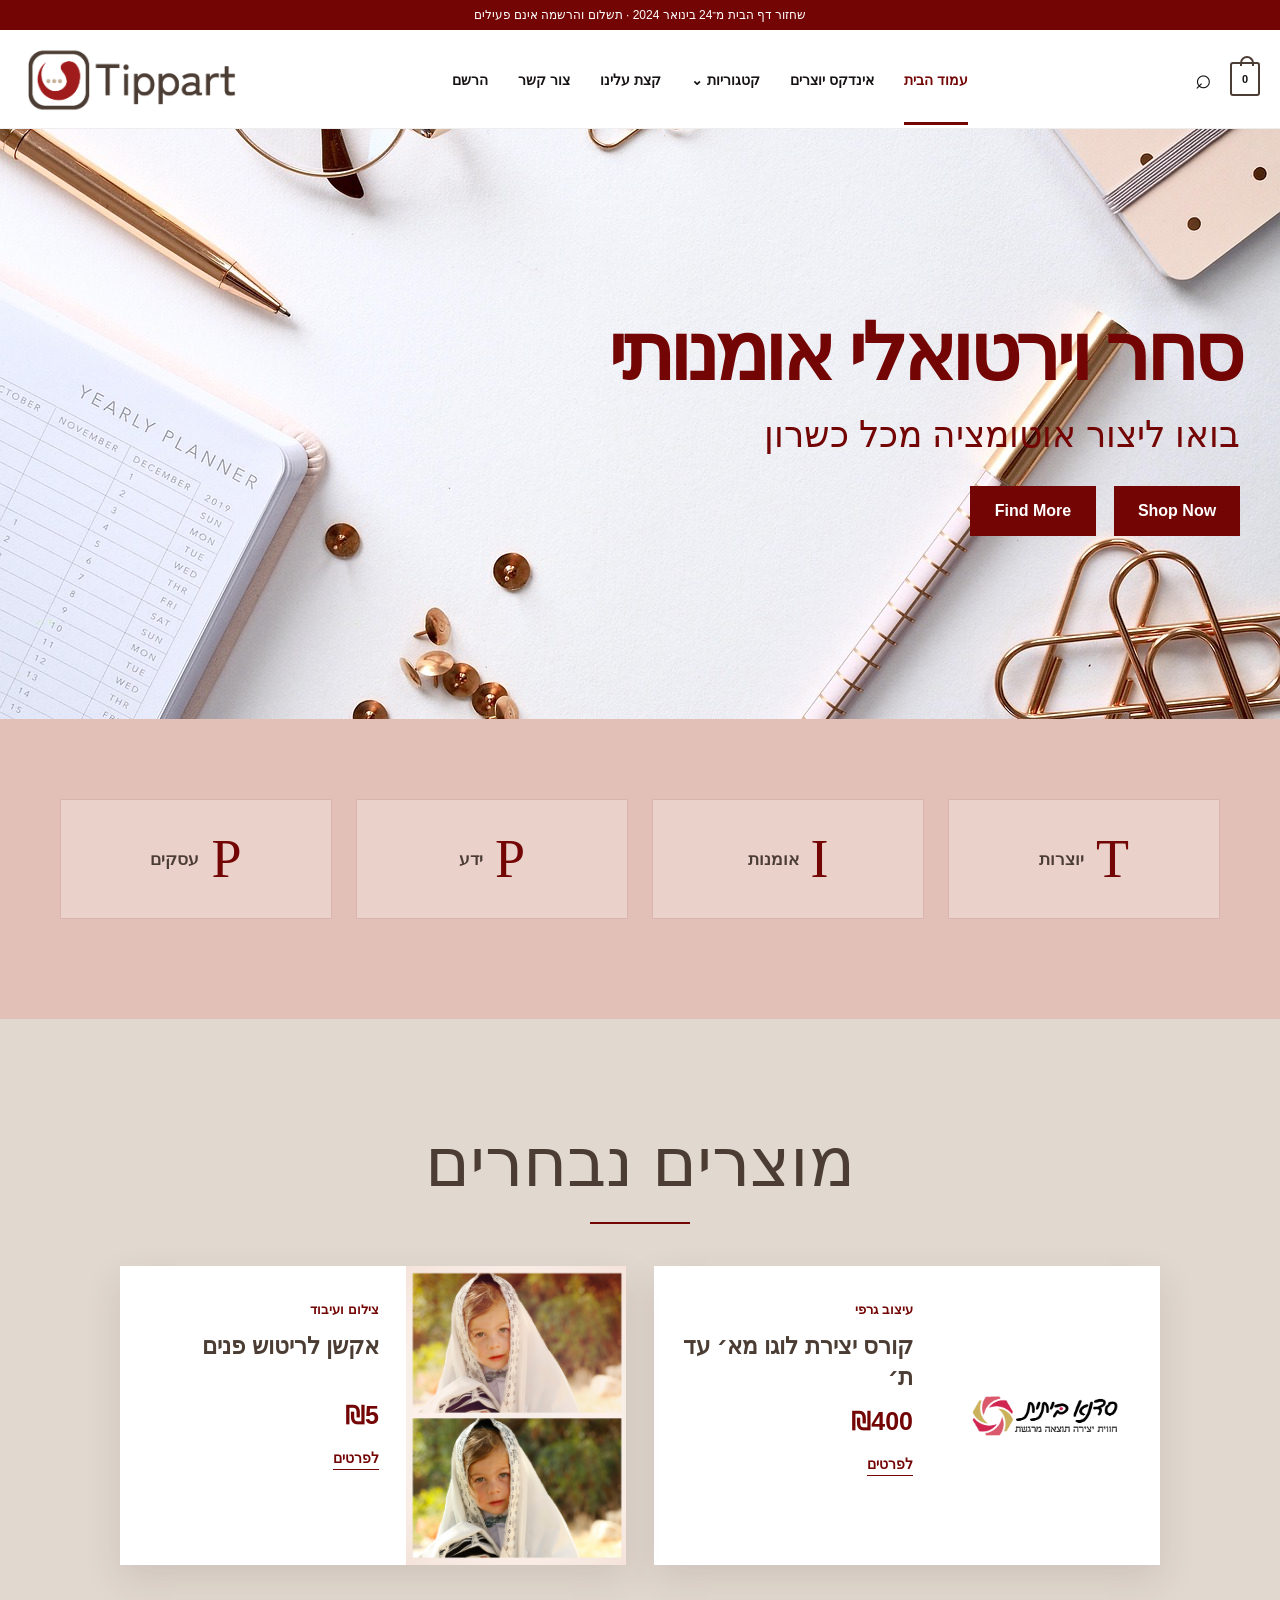
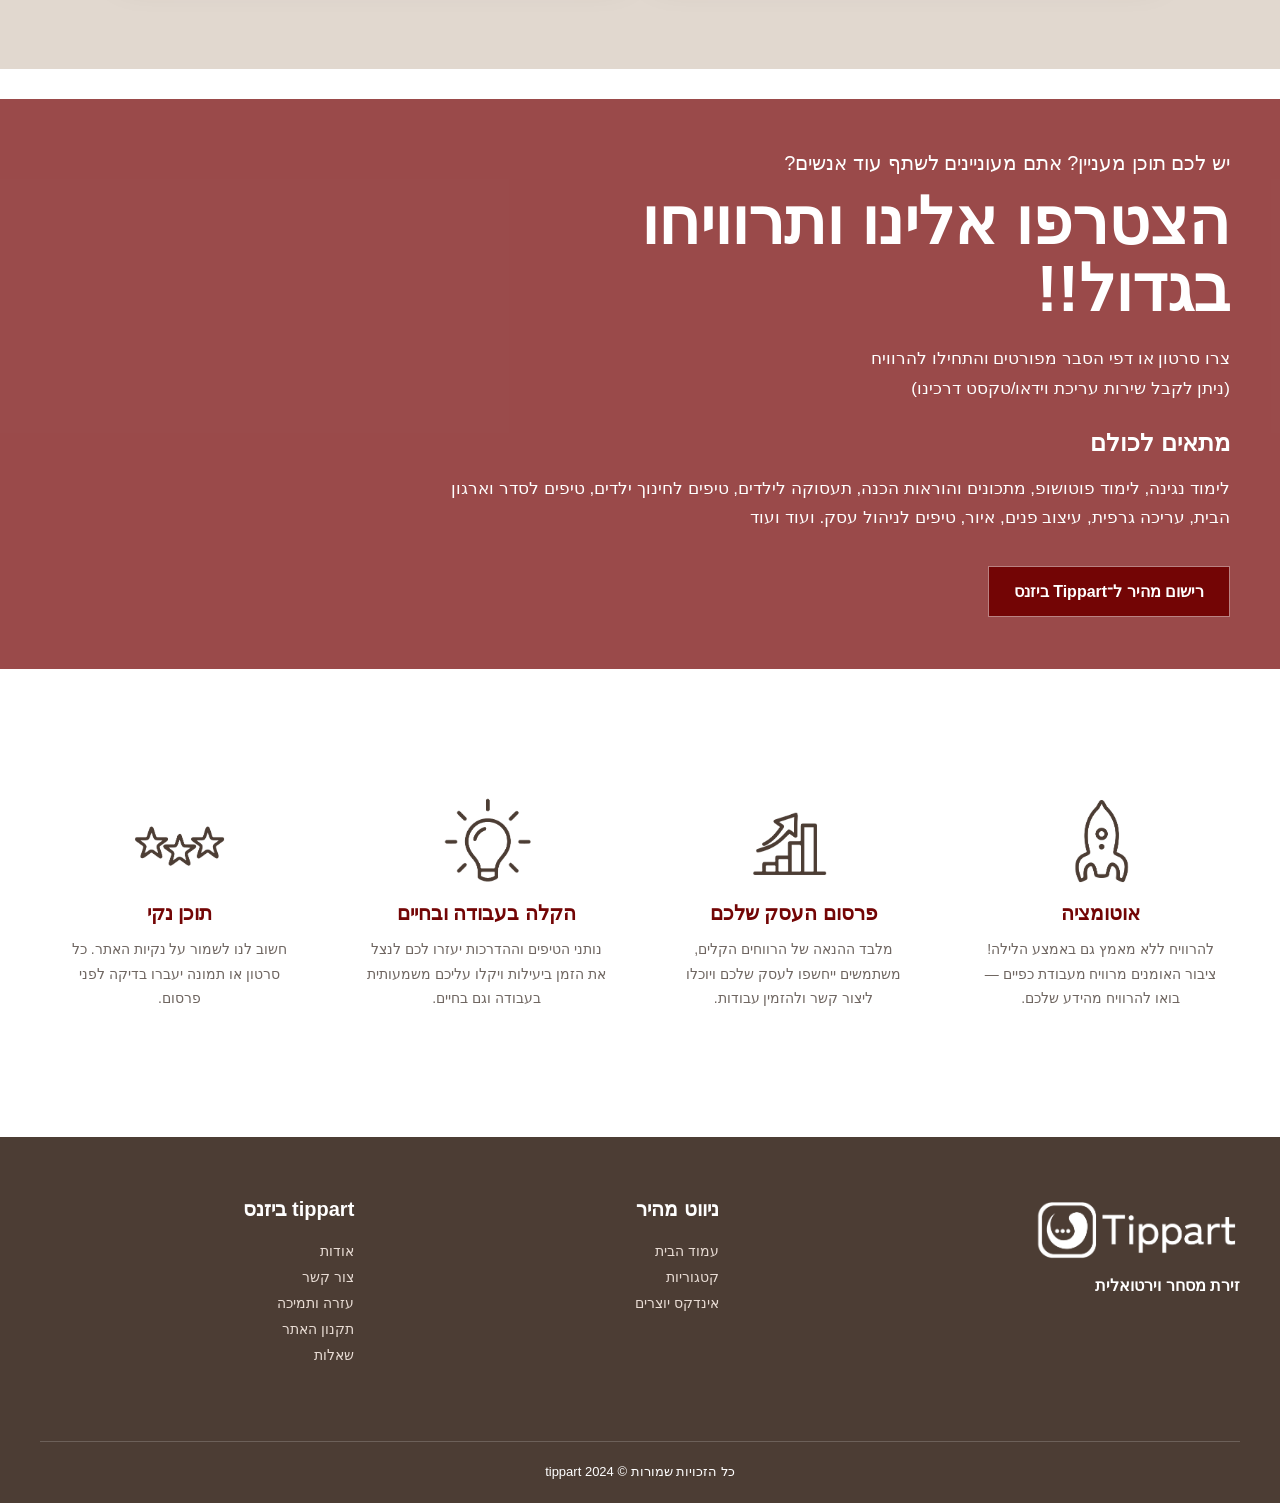
==== commit 7251fc3d: "Blend 2024 homepage with verified restored products" ====
--- a/index.html
+++ b/index.html
@@ -53,7 +53,16 @@
       <div class="featured-content">
         <h2>מוצרים נבחרים</h2>
         <span class="short-rule"></span>
-        <p>בצילום 2024 אזור המוצרים נשמר ללא פריטים מוצגים. השחזור אינו מערבב כאן מוצרים מהגרסאות הישנות.</p>
+        <div class="verified-products">
+          <article>
+            <a class="verified-image logo-image" href="course-logo.html"><img src="course-logo.jpg" alt="סדנאות ביתית"></a>
+            <div><p>עיצוב גרפי</p><h3><a href="course-logo.html">קורס יצירת לוגו מא׳ עד ת׳</a></h3><strong>₪400</strong><a class="product-link" href="course-logo.html">לפרטים</a></div>
+          </article>
+          <article>
+            <a class="verified-image" href="course-retouch.html"><img src="course-retouch.jpg" alt="לפני ואחרי ריטוש פנים"></a>
+            <div><p>צילום ועיבוד</p><h3><a href="course-retouch.html">אקשן לריטוש פנים</a></h3><strong>₪5</strong><a class="product-link" href="course-retouch.html">לפרטים</a></div>
+          </article>
+        </div>
       </div>
     </section>
 
--- a/site-2024.css
+++ b/site-2024.css
@@ -22,10 +22,11 @@
 .brand-carousel{padding:80px max(18px,calc((100% - 1160px)/2)) 100px;background:var(--blush);display:grid;grid-template-columns:repeat(4,1fr);gap:24px}
 .brand-carousel div{min-height:120px;display:flex;align-items:center;justify-content:center;gap:12px;color:var(--brown);border:1px solid rgba(115,5,5,.14);background:rgba(255,255,255,.28)}
 .brand-carousel span{font-family:Georgia,serif;color:var(--wine);font-size:54px}.brand-carousel b{font-size:17px}
-.featured-2024{position:relative;min-height:390px;background:url("products-bg-2024.jpg") center/cover fixed no-repeat;display:grid;place-items:center;text-align:center}
+.featured-2024{position:relative;min-height:650px;padding:95px 0;background:url("products-bg-2024.jpg") center/cover fixed no-repeat;display:grid;place-items:center;text-align:center}
 .featured-overlay{position:absolute;inset:0;background:rgba(215,203,190,.74)}
-.featured-content{position:relative;z-index:2;width:min(760px,calc(100% - 36px))}
+.featured-content{position:relative;z-index:2;width:min(1040px,calc(100% - 36px))}
 .featured-content h2{margin:0;color:var(--brown);font-size:clamp(42px,6vw,68px);font-weight:500}.short-rule{display:block;width:100px;height:2px;margin:20px auto;background:var(--wine)}.featured-content p{margin:0 auto;max-width:650px;color:#574c46;line-height:1.8;font-size:15px}
+.verified-products{margin-top:42px;display:grid;grid-template-columns:repeat(2,1fr);gap:28px;text-align:right}.verified-products article{display:grid;grid-template-columns:220px 1fr;min-height:250px;background:#fff;box-shadow:0 14px 35px rgba(73,49,43,.12)}.verified-image{display:block;overflow:hidden;background:#fff}.verified-image img{width:100%;height:100%;object-fit:cover}.verified-image.logo-image img{object-fit:contain}.verified-products article>div{padding:32px 27px}.verified-products article p{margin:0;color:var(--wine);font-size:13px;font-weight:800}.verified-products h3{min-height:56px;margin:10px 0 14px;color:var(--brown);font-size:23px;line-height:1.35}.verified-products strong{display:block;color:var(--wine);font-size:25px}.product-link{display:inline-block;margin-top:20px;padding-bottom:3px;border-bottom:1px solid var(--wine);color:var(--wine);font-size:14px;font-weight:800}
 .business-2024{position:relative;min-height:570px;margin-top:30px;background:url("hero-2024.jpg") center/cover fixed no-repeat;display:flex;align-items:center}
 .business-overlay{position:absolute;inset:0;background:rgba(115,5,5,.72)}
 .business-content{position:relative;z-index:2;width:min(1180px,calc(100% - 36px));margin:auto;color:#fff}
@@ -34,4 +35,4 @@
 .benefits-2024 article{padding:26px 18px}.benefits-2024 img{width:96px;height:90px;object-fit:contain}.benefits-2024 h3{margin:12px 0;color:var(--wine);font-size:20px}.benefits-2024 p{margin:0;color:var(--muted);font-size:14px;line-height:1.75}
 .footer-2024{padding:60px max(18px,calc((100% - 1200px)/2)) 24px;background:var(--brown);color:#fff;display:grid;grid-template-columns:1.2fr .8fr .8fr;gap:50px}.footer-2024 section{display:flex;flex-direction:column;align-items:flex-start;gap:10px}.footer-2024 h2{margin:0 0 12px;font-size:20px}.footer-2024 a{color:#e8dcd4;font-size:14px}.footer-brand img{width:210px;filter:brightness(0) invert(1)}.footer-brand p{margin:5px 0}.copyright{grid-column:1/-1;margin:28px 0 0;padding-top:22px;border-top:1px solid rgba(255,255,255,.18);font-size:13px;text-align:center}
 @media(max-width:980px){.header-inner{grid-template-columns:180px 1fr 75px}.site-logo img{width:175px}.main-nav{gap:16px;font-size:13px}.benefits-2024{grid-template-columns:repeat(2,1fr)}}
-@media(max-width:720px){.header-inner{min-height:78px;display:flex;justify-content:space-between}.site-logo img{width:160px;height:55px}.main-nav{display:none}.hero-2024{min-height:520px;background-position:42% center}.hero-content{padding:65px 0}.hero-content h1{max-width:88%}.brand-carousel{padding:45px 18px;grid-template-columns:repeat(2,1fr)}.featured-2024,.business-2024{background-attachment:scroll}.business-content{padding:65px 0}.benefits-2024{grid-template-columns:1fr;padding:65px 0}.footer-2024{grid-template-columns:1fr;gap:32px}.copyright{grid-column:1}.featured-content p{font-size:13px}}
+@media(max-width:720px){.header-inner{min-height:78px;display:flex;justify-content:space-between}.site-logo img{width:160px;height:55px}.main-nav{display:none}.hero-2024{min-height:520px;background-position:42% center}.hero-content{padding:65px 0}.hero-content h1{max-width:88%}.brand-carousel{padding:45px 18px;grid-template-columns:repeat(2,1fr)}.featured-2024,.business-2024{background-attachment:scroll}.verified-products{grid-template-columns:1fr}.verified-products article{grid-template-columns:130px 1fr;min-height:190px}.verified-products article>div{padding:22px 18px}.verified-products h3{min-height:auto;font-size:19px}.business-content{padding:65px 0}.benefits-2024{grid-template-columns:1fr;padding:65px 0}.footer-2024{grid-template-columns:1fr;gap:32px}.copyright{grid-column:1}.featured-content p{font-size:13px}}
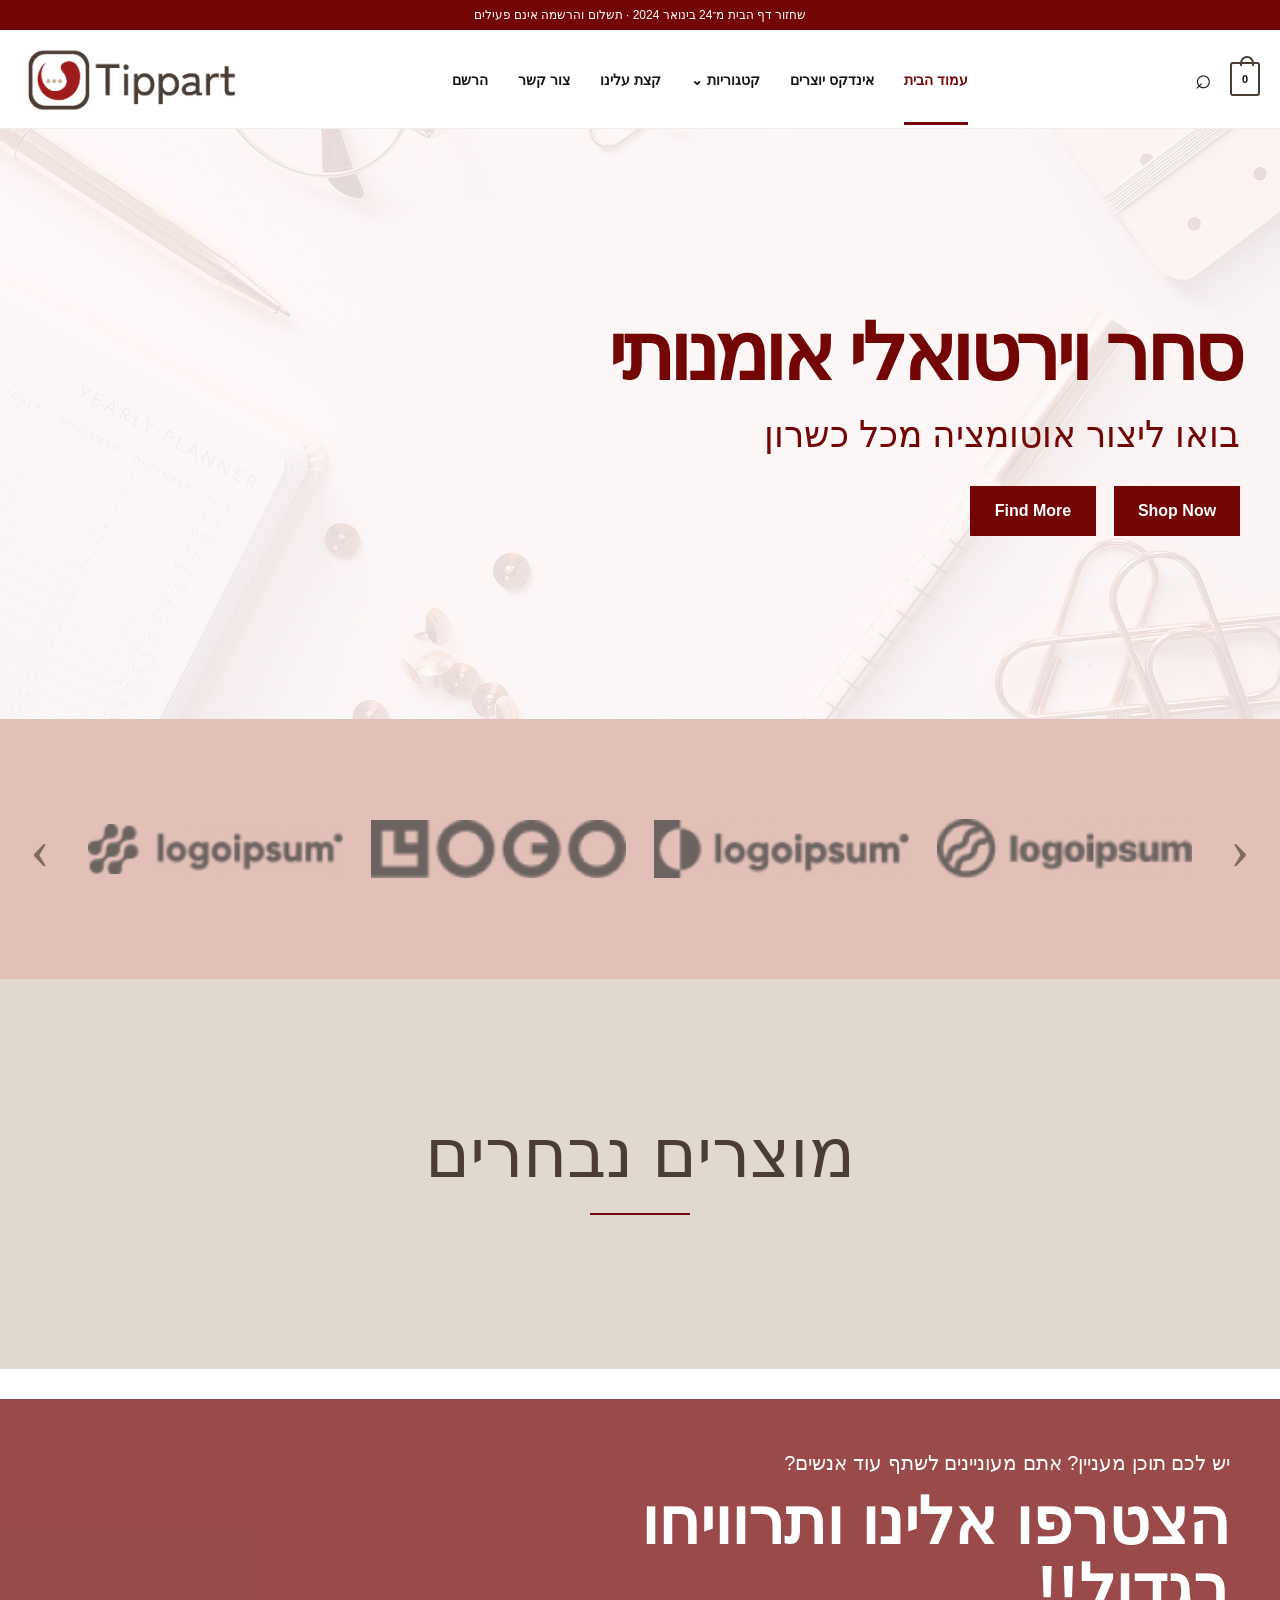
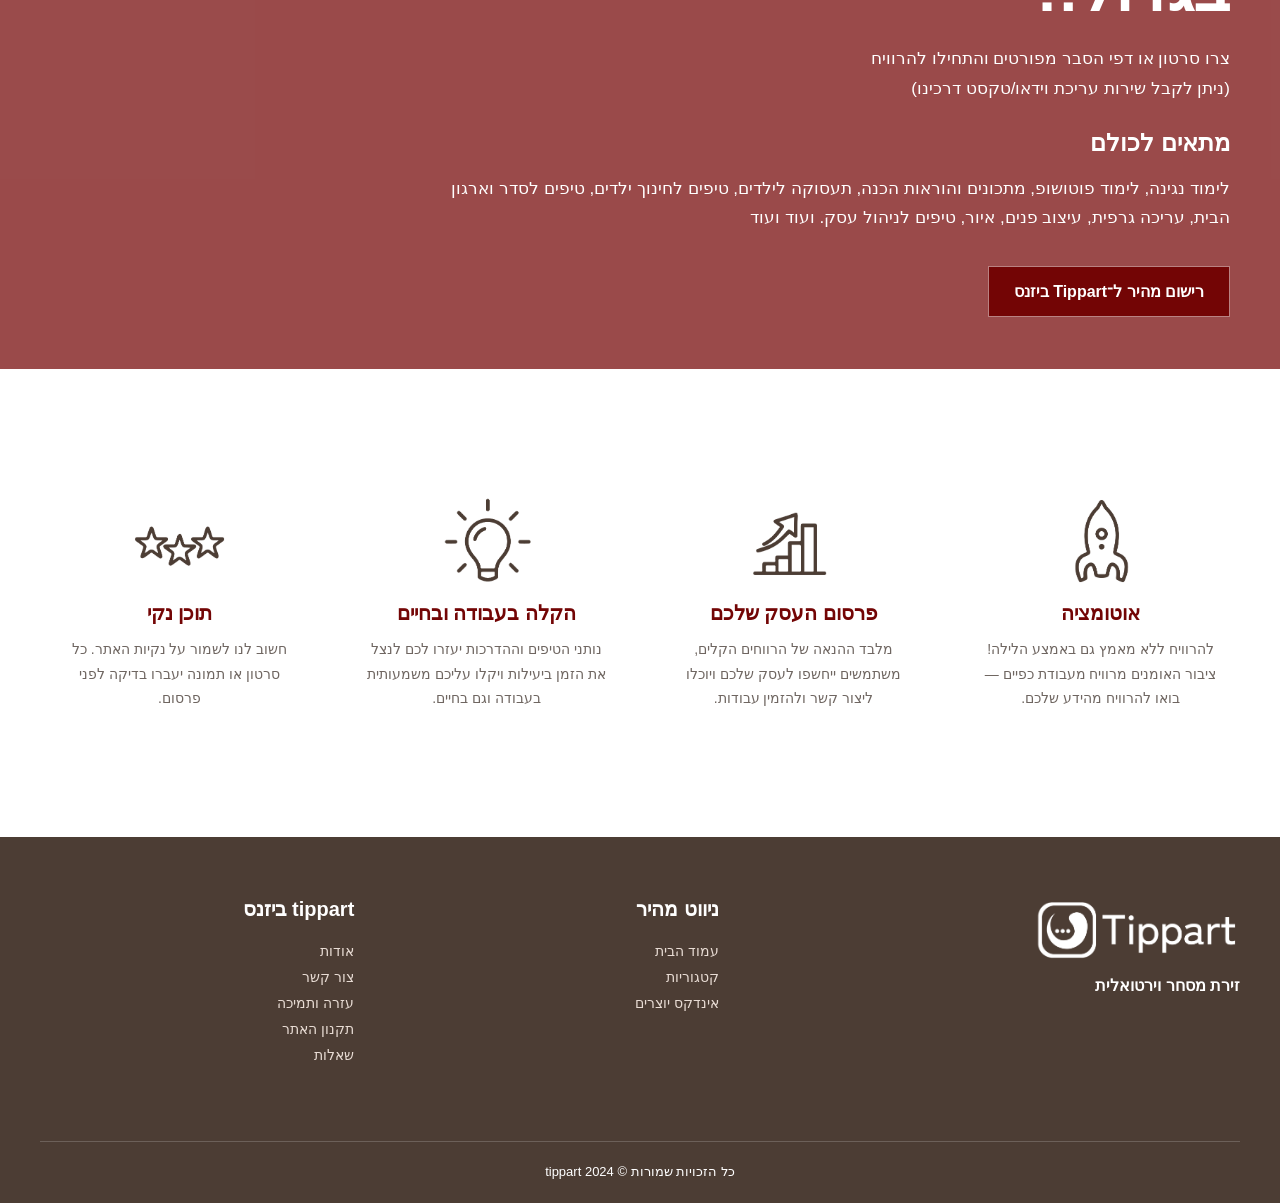
==== commit b7c768ca: "Match January 2024 homepage archive" ====
--- a/index.html
+++ b/index.html
@@ -41,11 +41,13 @@
       </div>
     </section>
 
-    <section class="brand-carousel" aria-label="היוצרים בטיפארט">
-      <div><span>T</span><b>יוצרות</b></div>
-      <div><span>I</span><b>אומנות</b></div>
-      <div><span>P</span><b>ידע</b></div>
-      <div><span>P</span><b>עסקים</b></div>
+    <section class="brand-carousel" aria-label="יוצרים בטיפארט">
+      <button type="button" aria-label="הקודם">‹</button>
+      <img src="client-logo-1.png" alt="">
+      <img src="client-logo-2.png" alt="">
+      <img src="client-logo-3.png" alt="">
+      <img src="client-logo-4.png" alt="">
+      <button type="button" aria-label="הבא">›</button>
     </section>
 
     <section class="featured-2024" id="discover">
@@ -53,16 +55,6 @@
       <div class="featured-content">
         <h2>מוצרים נבחרים</h2>
         <span class="short-rule"></span>
-        <div class="verified-products">
-          <article>
-            <a class="verified-image logo-image" href="course-logo.html"><img src="course-logo.jpg" alt="סדנאות ביתית"></a>
-            <div><p>עיצוב גרפי</p><h3><a href="course-logo.html">קורס יצירת לוגו מא׳ עד ת׳</a></h3><strong>₪400</strong><a class="product-link" href="course-logo.html">לפרטים</a></div>
-          </article>
-          <article>
-            <a class="verified-image" href="course-retouch.html"><img src="course-retouch.jpg" alt="לפני ואחרי ריטוש פנים"></a>
-            <div><p>צילום ועיבוד</p><h3><a href="course-retouch.html">אקשן לריטוש פנים</a></h3><strong>₪5</strong><a class="product-link" href="course-retouch.html">לפרטים</a></div>
-          </article>
-        </div>
       </div>
     </section>
 
--- a/site-2024.css
+++ b/site-2024.css
@@ -14,19 +14,18 @@
 .cart-icon{position:relative;width:30px;height:34px;border:2px solid var(--brown);border-radius:3px}
 .cart-icon:before{content:"";position:absolute;top:-8px;left:8px;width:10px;height:8px;border:2px solid var(--brown);border-bottom:0;border-radius:8px 8px 0 0}
 .cart-icon span{position:absolute;inset:0;display:grid;place-items:center;font-size:11px;font-weight:900}
-.hero-2024{min-height:590px;background:url("hero-2024.jpg") center/cover no-repeat;display:flex;align-items:center}
-.hero-content{width:min(1200px,calc(100% - 36px));margin:auto;color:var(--wine)}
+.hero-2024{min-height:590px;background-color:#f6e9e9;background-image:linear-gradient(rgba(255,247,247,.88),rgba(255,247,247,.88)),url("hero-2024.jpg");background-position:center;background-size:cover;background-repeat:no-repeat;display:flex;align-items:center}
+.hero-content{width:min(1200px,calc(100% - 36px));margin:auto;padding:86px 0;color:var(--wine);text-align:right}
 .hero-content h1{max-width:650px;margin:0;font-size:clamp(48px,6.2vw,86px);line-height:1.04;letter-spacing:-.055em}
 .hero-content h2{margin:20px 0 30px;font-size:clamp(23px,3vw,36px);font-weight:500}
 .hero-buttons{display:flex;gap:18px}.hero-buttons a{min-width:126px;padding:15px 20px;background:var(--wine);color:#fff;text-align:center;font-weight:800;border:1px solid var(--wine);transition:.2s}.hero-buttons a:hover{background:var(--blush);border-color:var(--blush);color:#000}
-.brand-carousel{padding:80px max(18px,calc((100% - 1160px)/2)) 100px;background:var(--blush);display:grid;grid-template-columns:repeat(4,1fr);gap:24px}
-.brand-carousel div{min-height:120px;display:flex;align-items:center;justify-content:center;gap:12px;color:var(--brown);border:1px solid rgba(115,5,5,.14);background:rgba(255,255,255,.28)}
-.brand-carousel span{font-family:Georgia,serif;color:var(--wine);font-size:54px}.brand-carousel b{font-size:17px}
-.featured-2024{position:relative;min-height:650px;padding:95px 0;background:url("products-bg-2024.jpg") center/cover fixed no-repeat;display:grid;place-items:center;text-align:center}
+.brand-carousel{min-height:260px;padding:70px max(18px,calc((100% - 1240px)/2));background:var(--blush);display:grid;grid-template-columns:40px repeat(4,1fr) 40px;align-items:center;gap:28px}
+.brand-carousel img{display:block;width:100%;height:78px;object-fit:contain;filter:grayscale(1);opacity:.72}
+.brand-carousel button{padding:0;border:0;background:transparent;color:rgba(76,61,52,.66);font-family:Georgia,serif;font-size:58px;font-weight:300;line-height:1;cursor:default}
+.featured-2024{position:relative;min-height:390px;padding:80px 0;background:url("products-bg-2024.jpg") center/cover fixed no-repeat;display:grid;place-items:center;text-align:center}
 .featured-overlay{position:absolute;inset:0;background:rgba(215,203,190,.74)}
-.featured-content{position:relative;z-index:2;width:min(1040px,calc(100% - 36px))}
+.featured-content{position:relative;z-index:2;width:min(760px,calc(100% - 36px))}
 .featured-content h2{margin:0;color:var(--brown);font-size:clamp(42px,6vw,68px);font-weight:500}.short-rule{display:block;width:100px;height:2px;margin:20px auto;background:var(--wine)}.featured-content p{margin:0 auto;max-width:650px;color:#574c46;line-height:1.8;font-size:15px}
-.verified-products{margin-top:42px;display:grid;grid-template-columns:repeat(2,1fr);gap:28px;text-align:right}.verified-products article{display:grid;grid-template-columns:220px 1fr;min-height:250px;background:#fff;box-shadow:0 14px 35px rgba(73,49,43,.12)}.verified-image{display:block;overflow:hidden;background:#fff}.verified-image img{width:100%;height:100%;object-fit:cover}.verified-image.logo-image img{object-fit:contain}.verified-products article>div{padding:32px 27px}.verified-products article p{margin:0;color:var(--wine);font-size:13px;font-weight:800}.verified-products h3{min-height:56px;margin:10px 0 14px;color:var(--brown);font-size:23px;line-height:1.35}.verified-products strong{display:block;color:var(--wine);font-size:25px}.product-link{display:inline-block;margin-top:20px;padding-bottom:3px;border-bottom:1px solid var(--wine);color:var(--wine);font-size:14px;font-weight:800}
 .business-2024{position:relative;min-height:570px;margin-top:30px;background:url("hero-2024.jpg") center/cover fixed no-repeat;display:flex;align-items:center}
 .business-overlay{position:absolute;inset:0;background:rgba(115,5,5,.72)}
 .business-content{position:relative;z-index:2;width:min(1180px,calc(100% - 36px));margin:auto;color:#fff}
@@ -35,4 +34,4 @@
 .benefits-2024 article{padding:26px 18px}.benefits-2024 img{width:96px;height:90px;object-fit:contain}.benefits-2024 h3{margin:12px 0;color:var(--wine);font-size:20px}.benefits-2024 p{margin:0;color:var(--muted);font-size:14px;line-height:1.75}
 .footer-2024{padding:60px max(18px,calc((100% - 1200px)/2)) 24px;background:var(--brown);color:#fff;display:grid;grid-template-columns:1.2fr .8fr .8fr;gap:50px}.footer-2024 section{display:flex;flex-direction:column;align-items:flex-start;gap:10px}.footer-2024 h2{margin:0 0 12px;font-size:20px}.footer-2024 a{color:#e8dcd4;font-size:14px}.footer-brand img{width:210px;filter:brightness(0) invert(1)}.footer-brand p{margin:5px 0}.copyright{grid-column:1/-1;margin:28px 0 0;padding-top:22px;border-top:1px solid rgba(255,255,255,.18);font-size:13px;text-align:center}
 @media(max-width:980px){.header-inner{grid-template-columns:180px 1fr 75px}.site-logo img{width:175px}.main-nav{gap:16px;font-size:13px}.benefits-2024{grid-template-columns:repeat(2,1fr)}}
-@media(max-width:720px){.header-inner{min-height:78px;display:flex;justify-content:space-between}.site-logo img{width:160px;height:55px}.main-nav{display:none}.hero-2024{min-height:520px;background-position:42% center}.hero-content{padding:65px 0}.hero-content h1{max-width:88%}.brand-carousel{padding:45px 18px;grid-template-columns:repeat(2,1fr)}.featured-2024,.business-2024{background-attachment:scroll}.verified-products{grid-template-columns:1fr}.verified-products article{grid-template-columns:130px 1fr;min-height:190px}.verified-products article>div{padding:22px 18px}.verified-products h3{min-height:auto;font-size:19px}.business-content{padding:65px 0}.benefits-2024{grid-template-columns:1fr;padding:65px 0}.footer-2024{grid-template-columns:1fr;gap:32px}.copyright{grid-column:1}.featured-content p{font-size:13px}}
+@media(max-width:720px){.header-inner{min-height:78px;display:flex;justify-content:space-between}.site-logo img{width:160px;height:55px}.main-nav{display:none}.hero-2024{min-height:520px;background-position:42% center}.hero-content{padding:65px 0}.hero-content h1{max-width:88%}.brand-carousel{min-height:250px;padding:45px 18px;grid-template-columns:repeat(2,1fr)}.brand-carousel button{display:none}.brand-carousel img{height:62px}.featured-2024,.business-2024{background-attachment:scroll}.business-content{padding:65px 0}.benefits-2024{grid-template-columns:1fr;padding:65px 0}.footer-2024{grid-template-columns:1fr;gap:32px}.copyright{grid-column:1}.featured-content p{font-size:13px}}
